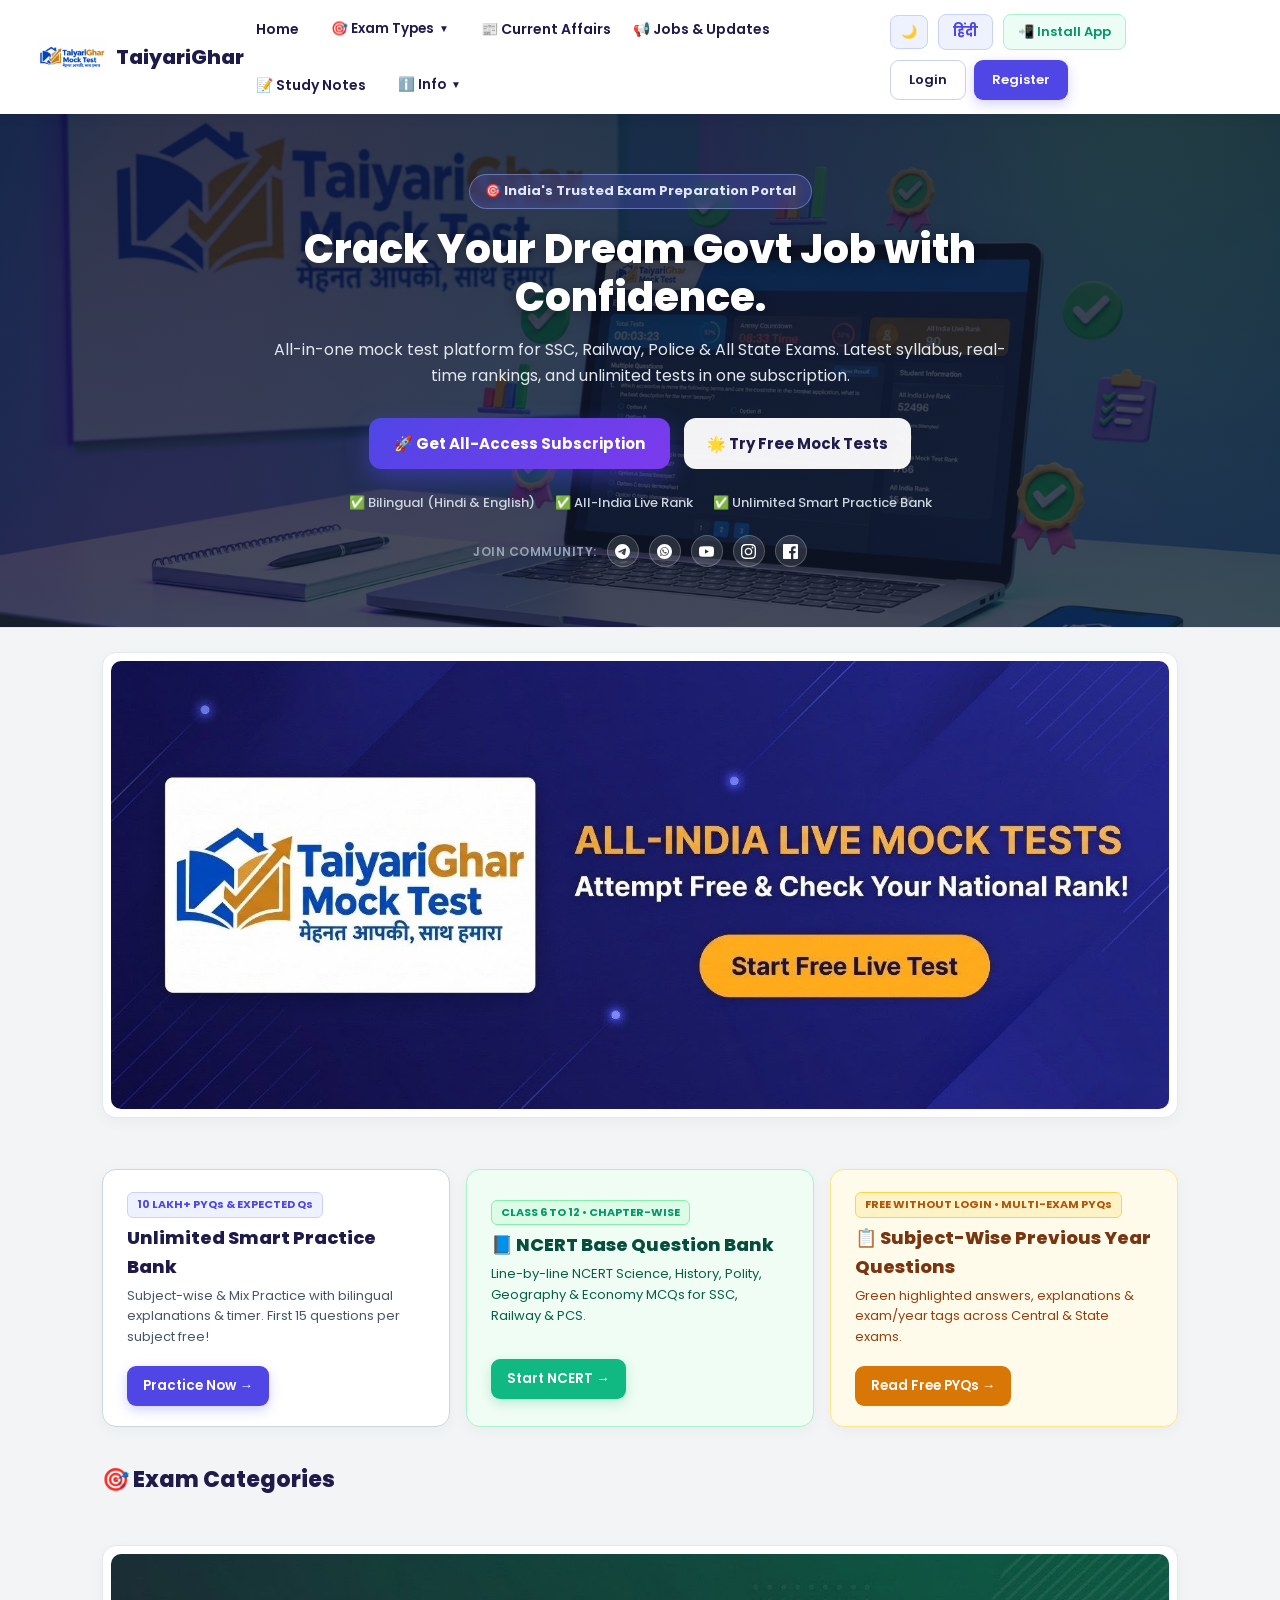
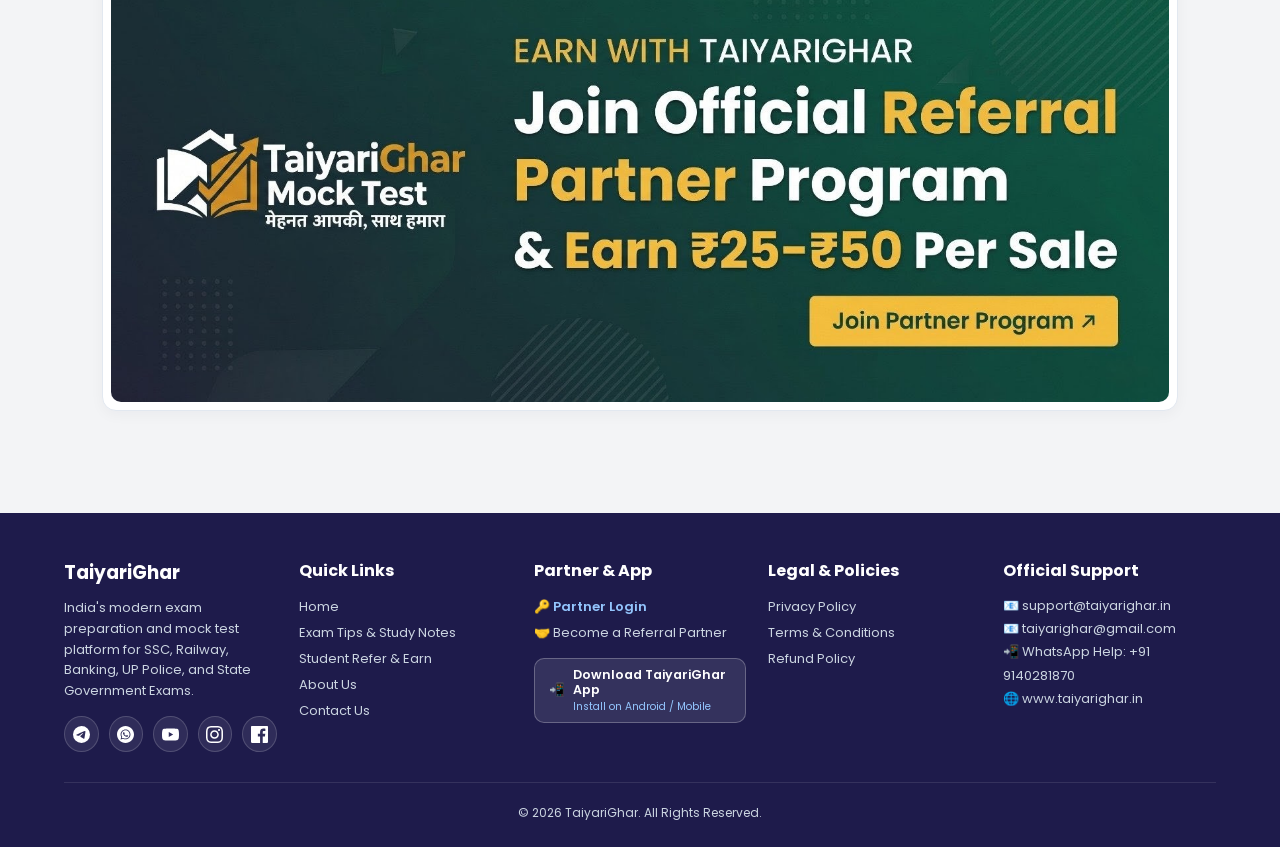
==== index.html @ af60b3f3 "Add files via upload" ====
<!-- Copyright (c) 2026 TaiyariGhar. All Rights Reserved. -->
<!DOCTYPE html>
<html lang="en">
<head>
    <meta charset="UTF-8">
    <meta name="viewport" content="width=device-width, initial-scale=1.0">
    <meta name="description" content="TaiyariGhar (taiyarighar.in) — Bilingual Mock Tests, All-India Live Exams, Unlimited Smart Practice Bank, Current Affairs, and Govt Job Updates for SSC, Railway, UP Police, Banking & State Exams.">
    <title>TaiyariGhar | Crack Your Dream Govt Job with Confidence</title>
    <link rel="icon" type="image/png" sizes="48x48" href="https://taiyarighar.in/logo.png">
    <link rel="apple-touch-icon" href="https://taiyarighar.in/logo.png">
    <link href="https://fonts.googleapis.com/css2?family=Poppins:wght@400;500;600;700;800&display=swap" rel="stylesheet">
    <link rel="stylesheet" href="style.css?v=9.0">
    <link rel="stylesheet" href="student-style.css?v=9.0">
    <script src="https://checkout.razorpay.com/v1/checkout.js"></script>

    <!-- Google Site Name & Sitelinks Schema -->
    <script type="application/ld+json">
    {
      "@context": "https://schema.org",
      "@graph": [
        {
          "@type": "WebSite",
          "name": "TaiyariGhar",
          "alternateName": ["Taiyari Ghar", "taiyarighar.in"],
          "url": "https://taiyarighar.in/"
        },
        {
          "@type": "Organization",
          "name": "TaiyariGhar",
          "url": "https://taiyarighar.in/",
          "logo": "https://taiyarighar.in/logo.png",
          "founder": {
            "@type": "Person",
            "name": "Madhup Verma"
          }
        },
        {
          "@type": "ItemList",
          "itemListElement": [
            { "@type": "SiteNavigationElement", "position": 1, "name": "All-India Live Tests", "url": "https://taiyarighar.in/index.html?page=live-tests" },
            { "@type": "SiteNavigationElement", "position": 2, "name": "Subject-Wise Previous Year Questions (PYQs)", "url": "https://taiyarighar.in/index.html?page=pyq" },
            { "@type": "SiteNavigationElement", "position": 3, "name": "Unlimited Smart Practice Bank", "url": "https://taiyarighar.in/index.html?page=practice-bank" },
            { "@type": "SiteNavigationElement", "position": 3, "name": "Current Affairs", "url": "https://taiyarighar.in/index.html?page=current-affairs" },
            { "@type": "SiteNavigationElement", "position": 4, "name": "Jobs & Syllabus", "url": "https://taiyarighar.in/index.html?page=updates" },
            { "@type": "SiteNavigationElement", "position": 5, "name": "About Us", "url": "https://taiyarighar.in/about.html" },
            { "@type": "SiteNavigationElement", "position": 6, "name": "Official Referral Partner", "url": "https://taiyarighar.in/partner.html" }
          ]
        }
      ]
    }
    </script>

    <style>
        .hide { display: none !important; }
        #paymentModal:not(.hide), #submitModal:not(.hide), #registerSuccessModal:not(.hide), #liveHubModal:not(.hide), #historyModal:not(.hide), #reportQuestionModal:not(.hide), #tgProcessingOverlay:not(.hide) {
            display: flex !important;
        }

        /* Full-Screen Banner Hero with Text Overlay (Original Homepage Intact) */
        .hero-banner-section {
            position: relative;
            width: 100%;
            min-height: 450px;
            background-image: linear-gradient(180deg, rgba(15, 23, 42, 0.84) 0%, rgba(15, 23, 42, 0.76) 100%), url('hero-laptop.jpg');
            background-size: cover;
            background-position: center center;
            background-repeat: no-repeat;
            display: flex;
            align-items: center;
            justify-content: center;
            text-align: center;
            padding: 60px 5%;
            border-bottom: 1px solid #E2E8F0;
        }
        .hero-banner-container { max-width: 860px; width: 100%; margin: 0 auto; display: flex; justify-content: center; }
        .hero-overlay-content { max-width: 740px; margin: 0 auto; color: #ffffff; text-align: center; }
        .hero-badge {
            display: inline-block;
            background: rgba(99, 102, 241, 0.25);
            border: 1px solid rgba(165, 180, 252, 0.45);
            color: #E0E7FF;
            font-size: 13px;
            font-weight: 700;
            padding: 6px 15px;
            border-radius: 20px;
            margin-bottom: 16px;
            backdrop-filter: blur(4px);
        }
        .hero-overlay-content h1 {
            font-size: 40px;
            line-height: 1.2;
            font-weight: 800;
            color: #ffffff;
            margin-bottom: 16px;
            text-shadow: 0 2px 12px rgba(0, 0, 0, 0.35);
        }
        .hero-overlay-content p { font-size: 16px; line-height: 1.65; color: #E2E8F0; margin-bottom: 28px; }
        .hero-cta-group { display: flex; gap: 14px; flex-wrap: wrap; justify-content: center; }
        .btn-hero-primary {
            background: linear-gradient(135deg, #4F46E5 0%, #7C3AED 100%);
            color: #ffffff;
            border: none;
            padding: 14px 25px;
            border-radius: 12px;
            font-size: 15px;
            font-weight: 700;
            cursor: pointer;
            box-shadow: 0 10px 25px rgba(79, 70, 229, 0.45);
            transition: transform 0.2s, box-shadow 0.2s;
            display: inline-flex;
            align-items: center;
            gap: 8px;
        }
        .btn-hero-primary:hover { transform: translateY(-2px); box-shadow: 0 14px 30px rgba(79, 70, 229, 0.55); }
        .btn-hero-secondary {
            background: rgba(255, 255, 255, 0.95);
            color: #1E1B4B;
            border: none;
            padding: 14px 23px;
            border-radius: 12px;
            font-size: 15px;
            font-weight: 700;
            cursor: pointer;
            transition: all 0.2s;
            display: inline-flex;
            align-items: center;
            gap: 8px;
        }
        .btn-hero-secondary:hover { background: #ffffff; transform: translateY(-2px); }
        .hero-trust-row { margin-top: 24px; display: flex; gap: 20px; flex-wrap: wrap; justify-content: center; font-size: 13px; color: #CBD5E1; font-weight: 500; }

        /* Integrated Info Sections */
        .info-page-card {
            max-width: 960px;
            margin: 35px auto;
            background: #ffffff;
            padding: 35px;
            border-radius: 16px;
            box-shadow: 0 8px 25px rgba(0, 0, 0, 0.05);
            border: 1px solid #E2E8F0;
            line-height: 1.75;
        }
        .founder-flex {
            display: flex;
            align-items: center;
            gap: 30px;
            flex-wrap: wrap;
            padding-bottom: 25px;
            border-bottom: 1px solid #E5E7EB;
            margin-bottom: 25px;
        }
        .founder-photo {
            width: 150px;
            height: 150px;
            border-radius: 50%;
            object-fit: cover;
            border: 3px solid #E2E8F0;
        }
        .policy-heading { color: #1E1B4B; font-size: 26px; margin-bottom: 6px; }
        .policy-sub { color: #6B7280; font-size: 13px; margin-bottom: 22px; padding-bottom: 12px; border-bottom: 1px solid #E5E7EB; }
        .policy-sec-title { color: #4F46E5; font-size: 17px; margin: 20px 0 8px; }

        /* Refined Premium Exam Category Cards */
        .cat-card {
            border-radius: 16px !important;
            padding: 22px 20px !important;
            box-shadow: 0 8px 20px rgba(15, 23, 42, 0.08) !important;
            border: 1px solid rgba(255, 255, 255, 0.18) !important;
            transition: transform 0.22s ease, box-shadow 0.22s ease !important;
            position: relative;
            overflow: hidden;
        }
        .cat-card:hover {
            transform: translateY(-4px) !important;
            box-shadow: 0 14px 28px rgba(15, 23, 42, 0.14) !important;
        }
        .cat-card .cat-icon {
            width: 46px; height: 46px; border-radius: 12px;
            background: rgba(255, 255, 255, 0.16);
            display: inline-flex; align-items: center; justify-content: center;
            font-size: 24px; margin-bottom: 12px;
            backdrop-filter: blur(4px);
        }
        .cat-card .cat-title { font-size: 17px !important; font-weight: 700 !important; letter-spacing: 0.2px; }
        .cat-card .cat-sub-text { font-size: 12.5px !important; opacity: 0.88 !important; margin-top: 4px !important; }

        /* Processing Spinner Overlay (Login & Test Load) */
        .tg-proc-overlay {
            position: fixed; inset: 0; background: rgba(15, 23, 42, 0.55);
            align-items: center; justify-content: center;
            z-index: 99999; backdrop-filter: blur(2px);
        }
        .tg-proc-box {
            background: #ffffff; padding: 24px 32px; border-radius: 12px;
            border: 1px solid #E2E8F0; text-align: center;
            box-shadow: 0 12px 28px rgba(0,0,0,0.16); max-width: 330px; width: 90%;
        }
        .tg-spinner {
            width: 34px; height: 34px; border: 3px solid #E2E8F0;
            border-top-color: #4F46E5; border-radius: 50%;
            animation: tgSpin 0.75s linear infinite; margin: 0 auto 12px;
        }
        @keyframes tgSpin { to { transform: rotate(360deg); } }

        /* Clean Partner-Style Auth Form Elements */
        .auth-label-clean {
            display: block; font-size: 12px; font-weight: 600; color: #334155; margin-bottom: 4px; text-align: left;
        }
        .auth-input-clean {
            width: 100%; padding: 10px 12px; border: 1px solid #CBD5E1; border-radius: 8px;
            font-size: 13.5px; margin-bottom: 12px; font-family: inherit;
        }
        .auth-input-clean:focus { outline: none; border-color: #4F46E5; }
        .auth-input-clean[readonly] { background: #F1F5F9; color: #475569; }
        .inline-err-msg {
            display: block; font-size: 12px; font-weight: 600; color: #DC2626;
            margin: -6px 0 10px; text-align: left;
        }
        .inline-ok-msg {
            display: block; font-size: 12px; font-weight: 600; color: #059669;
            margin: -4px 0 10px; text-align: left;
        }

        /* Unlimited Smart Practice Bank Card & Workspace */
        .smart-pb-banner {
            background: #ffffff; border: 1.5px solid #CBD5E1; border-radius: 14px;
            padding: 20px 24px; display: flex; align-items: center; justify-content: space-between;
            gap: 18px; flex-wrap: wrap; cursor: pointer;
            box-shadow: 0 4px 15px rgba(15, 23, 42, 0.04);
            transition: border-color 0.2s, transform 0.2s;
        }
        .smart-pb-banner:hover { border-color: #4F46E5; transform: translateY(-2px); }
        .pb-arena-grid {
            display: grid; grid-template-columns: 1.45fr 1fr; gap: 18px; align-items: start; margin-top: 14px;
        }
        .pb-opt-btn {
            width: 100%; text-align: left; padding: 11px 14px;
            border: 1.5px solid #CBD5E1; border-radius: 9px;
            background: #ffffff; font-size: 14px; margin-bottom: 9px;
            cursor: pointer; transition: 0.15s; color: #1E293B;
        }
        .pb-opt-btn:hover:not(:disabled) { border-color: #4F46E5; background: #F8FAFC; }
        .pb-opt-btn.opt-correct { border-color: #10B981; background: #ECFDF5; color: #065F46; font-weight: 600; }
        .pb-opt-btn.opt-wrong { border-color: #EF4444; background: #FEF2F2; color: #991B1B; font-weight: 600; }

        /* Clean Corporate Checkout Modal */
        .clean-plan-card {
            border: 1.5px solid #CBD5E1; border-radius: 10px; padding: 14px 12px;
            text-align: center; cursor: pointer; background: #ffffff; transition: 0.15s;
        }
        .clean-plan-card.selected { border-color: #4F46E5; background: #F8FAFC; }
        .clean-plan-tag {
            display: inline-block; font-size: 10.5px; font-weight: 600; color: #475569;
            background: #F1F5F9; border: 1px solid #E2E8F0; padding: 2px 8px; border-radius: 4px;
        }
        .clean-plan-card.selected .clean-plan-tag {
            background: #EEF2FF; color: #4F46E5; border-color: #C7D2FE;
        }

        @media (max-width: 768px) {
            .navbar { position: relative !important; padding: 8px 3% !important; gap: 6px !important; }
            .nav-brand img { height: 30px !important; }
            .nav-brand span { font-size: 16px !important; }
            .nav-links { width: 100%; justify-content: space-between; gap: 4px !important; font-size: 12px !important; }
            .tg-drop-trigger { padding: 5px 8px !important; font-size: 12px !important; }
            .nav-actions { width: 100%; justify-content: flex-end; gap: 6px !important; }
            .btn-install { display: none !important; }
            .hero-banner-section { min-height: 340px; padding: 30px 4%; }
            .hero-overlay-content h1 { font-size: 25px; }
            .info-page-card { padding: 18px; margin: 16px 12px; }
            .pb-arena-grid { grid-template-columns: 1fr; }
        }
    </style>

    <style id="tgDarkModeStyles">
        body.tg-dark {
            background-color: #0F172A !important;
            color: #F1F5F9 !important;
        }
        body.tg-dark .navbar {
            background: #1E293B !important;
            border-bottom: 1px solid #334155 !important;
        }
        body.tg-dark .nav-brand span,
        body.tg-dark .nav-links a,
        body.tg-dark .tg-drop-trigger {
            color: #F8FAFC !important;
        }
        body.tg-dark .tg-drop-menu,
        body.tg-dark .lms-profile-popover,
        body.tg-dark .info-page-card,
        body.tg-dark .smart-pb-banner,
        body.tg-dark .lms-kpi-card,
        body.tg-dark .lms-type-card,
        body.tg-dark .test-item,
        body.tg-dark .history-item,
        body.tg-dark .clean-plan-card,
        body.tg-dark .tg-proc-box,
        body.tg-dark .cbt-left-panel,
        body.tg-dark .cbt-option-card {
            background: #1E293B !important;
            color: #F1F5F9 !important;
            border-color: #334155 !important;
        }
        body.tg-dark .tg-drop-menu a {
            color: #E2E8F0 !important;
        }
        body.tg-dark .tg-drop-menu a:hover {
            background: #334155 !important;
        }
        body.tg-dark #loginScreen,
        body.tg-dark #registerScreen,
        body.tg-dark #forgotPasswordScreen,
        body.tg-dark #instructionsScreen,
        body.tg-dark #liveSubmittedScreen,
        body.tg-dark #resultScreen,
        body.tg-dark #practiceBankScreen > div,
        body.tg-dark #pyqHubScreen > div,
        body.tg-dark #liveHubModal > div,
        body.tg-dark #historyModal > div,
        body.tg-dark #paymentModal > div,
        body.tg-dark #submitModal > div,
        body.tg-dark #reportQuestionModal > div,
        body.tg-dark #registerSuccessModal > div {
            background: #1E293B !important;
            color: #F1F5F9 !important;
            border-color: #334155 !important;
        }
        body.tg-dark h1, body.tg-dark h2, body.tg-dark h3, body.tg-dark h4,
        body.tg-dark .section-title, body.tg-dark .kpi-title, body.tg-dark .auth-label-clean {
            color: #F8FAFC !important;
        }
        body.tg-dark p, body.tg-dark .kpi-sub, body.tg-dark .policy-sub {
            color: #CBD5E1 !important;
        }
        body.tg-dark input, body.tg-dark select, body.tg-dark textarea {
            background: #0F172A !important;
            color: #F8FAFC !important;
            border-color: #475569 !important;
        }
        body.tg-dark .pb-opt-btn {
            background: #0F172A !important;
            color: #F1F5F9 !important;
            border-color: #334155 !important;
        }
        body.tg-dark .pb-opt-btn.opt-correct {
            background: #064E3B !important;
            border-color: #10B981 !important;
            color: #ECFDF5 !important;
        }
        body.tg-dark .pb-opt-btn.opt-wrong {
            background: #7F1D1D !important;
            border-color: #EF4444 !important;
            color: #FEF2F2 !important;
        }
        body.tg-dark .cbt-q-header,
        body.tg-dark .cbt-bottom-bar,
        body.tg-dark .cbt-right-sidebar,
        body.tg-dark .cbt-legend-grid {
            background: #0F172A !important;
            color: #E2E8F0 !important;
            border-color: #334155 !important;
        }
        body.tg-dark .btn-outline {
            background: #0F172A !important;
            color: #E2E8F0 !important;
            border-color: #475569 !important;
        }
    </style>
</head>
<body>

    <!-- Global Processing Overlay (Login & Test Loading) -->
    <div id="tgProcessingOverlay" class="tg-proc-overlay hide">
        <div class="tg-proc-box">
            <div class="tg-spinner"></div>
            <div id="tgProcTitle" style="font-size:14.5px; font-weight:700; color:#1E1B4B;">Processing, please wait...</div>
            <div id="tgProcSub" style="font-size:12px; color:#64748B; margin-top:4px;">Please do not refresh or close</div>
        </div>
    </div>

    <!-- Top Navigation Header -->
    <header id="mainHeader" class="navbar">
        <div class="nav-brand" onclick="goHome()" style="cursor:pointer; display:flex; align-items:center; gap:10px;">
            <img src="logo.png" alt="TaiyariGhar" style="height:38px;">
            <span style="font-weight:800; font-size:20px; color:#1E1B4B;">TaiyariGhar</span>
        </div>
        <nav class="nav-links">
            <a href="index.html" onclick="event.preventDefault(); goHome();" data-translate="nav_home">Home</a>

            <div class="tg-nav-dropdown">
                <button type="button" class="tg-drop-trigger" onclick="toggleNavDropdown(event, 'ddExams')">
                    🎯 Exam Types <span style="font-size:10px;">▼</span>
                </button>
                <div id="ddExams" class="tg-drop-menu">
                    <a href="javascript:void(0)" onclick="closeAllNavDropdowns(); scrollToCategories()">📚 All Exam Categories</a>
                    <a href="javascript:void(0)" onclick="closeAllNavDropdowns(); openLiveTestsHub()" style="color:#DC2626; font-weight:700;">🔴 All-India Live Tests</a>
                    <a href="index.html?page=practice-bank" onclick="if(!event.ctrlKey && !event.metaKey && !event.shiftKey && event.button===0){ event.preventDefault(); closeAllNavDropdowns(); openSmartPracticeBank('practice'); }" style="color:#4F46E5; font-weight:700;">⚡ Unlimited Smart Practice</a>
                    <a href="index.html?page=ncert-bank" onclick="if(!event.ctrlKey && !event.metaKey && !event.shiftKey && event.button===0){ event.preventDefault(); closeAllNavDropdowns(); openSmartPracticeBank('ncert'); }" style="color:#059669; font-weight:700;">📘 NCERT Base Questions (6–12)</a>
                    <a href="index.html?page=pyq" onclick="if(!event.ctrlKey && !event.metaKey && !event.shiftKey && event.button===0){ event.preventDefault(); closeAllNavDropdowns(); openSubjectPyqHub(); }" style="color:#B45309; font-weight:700;">📋 Subject-Wise PYQs</a>
                    <a href="index.html?page=refer-earn" onclick="if(!event.ctrlKey && !event.metaKey && !event.shiftKey && event.button===0){ event.preventDefault(); closeAllNavDropdowns(); openReferAndEarn(); }">🎁 Student Refer &amp; Earn</a>
                </div>
            </div>

            <a href="index.html?page=current-affairs" target="_blank" rel="noopener" onclick="if(!event.ctrlKey && !event.metaKey && !event.shiftKey && event.button===0){ event.preventDefault(); closeAllNavDropdowns(); showCurrentAffairs(); }" style="font-weight:600;">📰 Current Affairs</a>
            <a href="index.html?page=updates" target="_blank" rel="noopener" onclick="if(!event.ctrlKey && !event.metaKey && !event.shiftKey && event.button===0){ event.preventDefault(); closeAllNavDropdowns(); openUpdatesHub(); }" style="font-weight:600;">📢 Jobs &amp; Updates</a>
            <a href="index.html?page=study-notes" target="_blank" rel="noopener" onclick="if(!event.ctrlKey && !event.metaKey && !event.shiftKey && event.button===0){ event.preventDefault(); closeAllNavDropdowns(); openStudyNotesHub(); }" style="font-weight:600;">📝 Study Notes</a>

            <div class="tg-nav-dropdown">
                <button type="button" class="tg-drop-trigger" onclick="toggleNavDropdown(event, 'ddMore')">
                    ℹ️ Info <span style="font-size:10px;">▼</span>
                </button>
                <div id="ddMore" class="tg-drop-menu">
                    <a href="about.html">🏢 About TaiyariGhar</a>
                    <a href="index.html?page=contact" onclick="if(!event.ctrlKey && !event.metaKey && !event.shiftKey && event.button===0){ event.preventDefault(); closeAllNavDropdowns(); openInfoSection('contactScreen'); }">📞 Contact Support</a>
                </div>
            </div>
        </nav>
        <div class="nav-actions">
            <button id="themeToggleBtn" class="btn-lang" onclick="toggleDarkMode()" title="Switch Light / Dark Mode" style="padding:6px 10px;">🌙</button>
            <button id="langBtn" class="btn-lang" onclick="toggleLanguage()">हिंदी</button>
            <button class="btn-install" onclick="installPWA()">📲 Install App</button>
            <div id="headerAuth" style="display:flex; gap:8px;">
                <button class="btn btn-outline" onclick="showLogin()" data-translate="nav_login">Login</button>
                <button class="btn btn-primary" onclick="showRegister()" data-translate="nav_register">Register</button>
            </div>
            <!-- Logged-in Candidate Profile Avatar & Sleek LMS Popover -->
            <div id="headerProfile" class="hide" style="position:relative;">
                <button class="lms-avatar-trigger" onclick="toggleProfilePopover(event)">
                    <span id="navAvatarCircle" class="avatar-circle-sm">S</span>
                    <span id="navStudentName" style="font-weight:700; color:#1E1B4B;">Student</span>
                    <span style="font-size:11px; color:#6B7280;">▼</span>
                </button>
                <div id="profilePopoverCard" class="lms-profile-popover hide">
                    <div class="popover-header">
                        <div id="popAvatarLg" class="avatar-circle-lg">S</div>
                        <div>
                            <h4 id="popStudentName" style="color:#1E1B4B; font-size:15px; margin:0;">Student Name</h4>
                            <span id="popStudentId" style="font-size:12px; color:#4F46E5; font-weight:700;">ID: TG0001</span>
                        </div>
                    </div>
                    <div class="popover-body">
                        <div class="pop-info-row"><span>📧 Email:</span><b id="popStudentEmail">-</b></div>
                        <div class="pop-info-row"><span>📱 Mobile:</span><b id="popStudentMobile">-</b></div>
                        <div class="pop-info-row"><span>💳 Plan:</span><span id="popSubBadge" class="sub-badge free">FREE PLAN</span></div>
                        <div id="popSubExpiry" style="font-size:11px; color:#6B7280; margin-top:4px; text-align:right;"></div>
                    </div>
                    <div class="popover-actions">
                        <button class="btn btn-outline" style="width:100%; justify-content:flex-start;" onclick="goDashboard(); closeProfilePopover();">📊 My LMS Dashboard</button>
                        <button class="btn btn-outline" style="width:100%; justify-content:flex-start;" onclick="showPurchases(); closeProfilePopover();">🧾 My Purchases &amp; Invoices</button>
                        <button id="popUpgradeBtn" class="btn btn-primary" style="width:100%;" onclick="openPaymentModal(); closeProfilePopover();">Upgrade All-Access Pass</button>
                        <button class="btn" style="width:100%; background:#FEE2E2; color:#DC2626;" onclick="logout()" data-translate="nav_logout">🚪 Logout</button>
                    </div>
                </div>
            </div>
        </div>
    </header>

    <!-- HOME SCREEN (Original Full-Screen Banner + Live Tests + Smart Practice Bank + Exam Categories) -->
    <div id="homeScreen">
        <section class="hero-banner-section">
            <div class="hero-banner-container">
                <div class="hero-overlay-content">
                    <span class="hero-badge">🎯 India's Trusted Exam Preparation Portal</span>
                    <h1 data-translate="hero_h1">Crack Your Dream Govt Job with Confidence.</h1>
                    <p data-translate="hero_p">All-in-one mock test platform for SSC, Railway, Police &amp; All State Exams. Latest syllabus, real-time rankings, and unlimited tests in one subscription.</p>
                    <div class="hero-cta-group">
                        <button class="btn-hero-primary" onclick="openPaymentModal()">🚀 Get All-Access Subscription</button>
                        <button class="btn-hero-secondary" onclick="scrollToCategories()">🌟 Try Free Mock Tests</button>
                    </div>
                    <div class="hero-trust-row">
                        <span>✅ Bilingual (Hindi &amp; English)</span>
                        <span>✅ All-India Live Rank</span>
                        <span>✅ Unlimited Smart Practice Bank</span>
                    </div>
                    <div style="margin-top:22px; display:flex; align-items:center; justify-content:center; gap:10px; flex-wrap:wrap;">
                        <span style="font-size:12px; color:#94A3B8; font-weight:600; text-transform:uppercase; letter-spacing:0.5px;">Join Community:</span>
                        <a href="https://t.me/taiyarighar" target="_blank" rel="noopener" title="Telegram" style="width:32px; height:32px; border-radius:50%; background:rgba(255,255,255,0.12); border:1px solid rgba(255,255,255,0.22); display:inline-flex; align-items:center; justify-content:center; color:#fff; transition:0.2s;" onmouseover="this.style.background='#0088cc'" onmouseout="this.style.background='rgba(255,255,255,0.12)'">
                            <svg width="15" height="15" viewBox="0 0 24 24" fill="currentColor"><path d="M11.944 0A12 12 0 0 0 0 12a12 12 0 0 0 12 12 12 12 0 0 0 12-12A12 12 0 0 0 12 0a12 12 0 0 0-.056 0zm4.962 7.224c.1-.002.321.023.465.14a.506.506 0 0 1 .171.325c.016.093.036.306.02.472-.18 1.898-.962 6.502-1.36 8.627-.168.9-.499 1.201-.82 1.23-.696.065-1.225-.46-1.9-.902-1.056-.693-1.653-1.124-2.678-1.8-1.185-.78-.417-1.21.258-1.91.177-.184 3.247-2.977 3.307-3.23.007-.032.014-.15-.056-.212s-.174-.041-.249-.024c-.106.024-1.793 1.14-5.061 3.345-.48.33-.913.49-1.302.48-.428-.008-1.252-.241-1.865-.44-.752-.245-1.349-.374-1.297-.789.027-.216.325-.437.893-.663 3.498-1.524 5.83-2.529 6.998-3.014 3.332-1.386 4.025-1.627 4.476-1.635z"/></svg>
                        </a>
                        <a href="https://whatsapp.com/channel/0029Vb9IvdC1yT2EG3s1BV3q" target="_blank" rel="noopener" title="WhatsApp Channel" style="width:32px; height:32px; border-radius:50%; background:rgba(255,255,255,0.12); border:1px solid rgba(255,255,255,0.22); display:inline-flex; align-items:center; justify-content:center; color:#fff; transition:0.2s;" onmouseover="this.style.background='#25D366'" onmouseout="this.style.background='rgba(255,255,255,0.12)'">
                            <svg width="15" height="15" viewBox="0 0 24 24" fill="currentColor"><path d="M12.031 6.172c-3.181 0-5.767 2.586-5.768 5.766-.001 1.298.38 2.27 1.019 3.287l-.582 2.128 2.182-.573c.978.58 1.911.928 3.145.929 3.178 0 5.767-2.587 5.768-5.766.001-3.187-2.575-5.77-5.764-5.771zm3.392 8.244c-.144.405-.837.774-1.17.824-.299.045-.677.063-1.092-.069-.252-.08-.575-.187-.988-.365-1.739-.751-2.874-2.502-2.961-2.617-.087-.116-.708-.94-.708-1.793s.448-1.273.607-1.446c.159-.173.346-.217.462-.217l.332.006c.106.005.249-.04.39.298.144.347.491 1.2.534 1.287.043.087.072.188.014.304-.058.116-.087.188-.173.289l-.26.304c-.087.086-.177.18-.076.354.101.174.449.741.964 1.201.662.591 1.221.774 1.394.86s.274.072.376-.043c.101-.116.433-.506.549-.68.116-.173.231-.145.39-.087s1.011.477 1.184.564.289.13.332.202c.045.072.045.419-.1.824zm-3.423-14.416c-6.627 0-12 5.373-12 12s5.373 12 12 12 12-5.373 12-12-5.373-12-12-12zm.029 18.88c-1.161 0-2.305-.292-3.318-.844l-3.677.964.984-3.595c-.607-1.052-.927-2.246-.926-3.468.001-3.825 3.113-6.937 6.937-6.937 1.856.001 3.598.723 4.907 2.034 1.31 1.311 2.031 3.054 2.03 4.908-.001 3.825-3.113 6.938-6.937 6.938z"/></svg>
                        </a>
                        <a href="https://youtube.com/@taiyarigharofficial" target="_blank" rel="noopener" title="YouTube" style="width:32px; height:32px; border-radius:50%; background:rgba(255,255,255,0.12); border:1px solid rgba(255,255,255,0.22); display:inline-flex; align-items:center; justify-content:center; color:#fff; transition:0.2s;" onmouseover="this.style.background='#FF0000'" onmouseout="this.style.background='rgba(255,255,255,0.12)'">
                            <svg width="15" height="15" viewBox="0 0 24 24" fill="currentColor"><path d="M23.498 6.186a3.016 3.016 0 0 0-2.122-2.136C19.505 3.545 12 3.545 12 3.545s-7.505 0-9.377.505A3.017 3.017 0 0 0 .502 6.186C0 8.07 0 12 0 12s0 3.93.502 5.814a3.016 3.016 0 0 0 2.122 2.136c1.871.505 9.376.505 9.376.505s7.505 0 9.377-.505a3.015 3.015 0 0 0 2.122-2.136C24 15.93 24 12 24 12s0-3.93-.502-5.814zM9.545 15.568V8.432L15.818 12l-6.273 3.568z"/></svg>
                        </a>
                        <a href="https://www.instagram.com/taiyarighar_official" target="_blank" rel="noopener" title="Instagram" style="width:32px; height:32px; border-radius:50%; background:rgba(255,255,255,0.12); border:1px solid rgba(255,255,255,0.22); display:inline-flex; align-items:center; justify-content:center; color:#fff; transition:0.2s;" onmouseover="this.style.background='#E1306C'" onmouseout="this.style.background='rgba(255,255,255,0.12)'">
                            <svg width="15" height="15" viewBox="0 0 24 24" fill="currentColor"><path d="M12 2.163c3.204 0 3.584.012 4.85.07 3.252.148 4.771 1.691 4.919 4.919.058 1.265.069 1.645.069 4.849 0 3.205-.012 3.584-.069 4.849-.149 3.225-1.664 4.771-4.919 4.919-1.266.058-1.644.07-4.85.07-3.204 0-3.584-.012-4.849-.07-3.26-.149-4.771-1.699-4.919-4.92-.058-1.265-.07-1.644-.07-4.849 0-3.204.013-3.583.07-4.849.149-3.227 1.664-4.771 4.919-4.919 1.266-.057 1.645-.069 4.849-.069zm0-2.163c-3.259 0-3.667.014-4.947.072-4.358.2-6.78 2.618-6.98 6.98-.059 1.281-.073 1.689-.073 4.948 0 3.259.014 3.668.072 4.948.2 4.358 2.618 6.78 6.98 6.98 1.281.058 1.689.072 4.948.072 3.259 0 3.668-.014 4.948-.072 4.354-.2 6.782-2.618 6.979-6.98.059-1.28.073-1.689.073-4.948 0-3.259-.014-3.667-.072-4.947-.196-4.354-2.617-6.78-6.979-6.98-1.281-.059-1.69-.073-4.949-.073zm0 5.838c-3.403 0-6.162 2.759-6.162 6.162s2.759 6.163 6.162 6.163 6.162-2.759 6.162-6.163c0-3.403-2.759-6.162-6.162-6.162zm0 10.162c-2.209 0-4-1.79-4-4 0-2.209 1.791-4 4-4s4 1.791 4 4c0 2.21-1.791 4-4 4zm6.406-11.845c-.796 0-1.441.645-1.441 1.44s.645 1.44 1.441 1.44c.795 0 1.439-.645 1.439-1.44s-.644-1.44-1.439-1.44z"/></svg>
                        </a>
                        <a href="https://www.facebook.com/profile.php?id=61596620462613" target="_blank" rel="noopener" title="Facebook" style="width:32px; height:32px; border-radius:50%; background:rgba(255,255,255,0.12); border:1px solid rgba(255,255,255,0.22); display:inline-flex; align-items:center; justify-content:center; color:#fff; transition:0.2s;" onmouseover="this.style.background='#1877F2'" onmouseout="this.style.background='rgba(255,255,255,0.12)'">
                            <svg width="15" height="15" viewBox="0 0 24 24" fill="currentColor"><path d="M22.675 0h-21.35c-.732 0-1.325.593-1.325 1.325v21.351c0 .731.593 1.324 1.325 1.324h11.495v-9.294h-3.128v-3.622h3.128v-2.671c0-3.1 1.893-4.788 4.659-4.788 1.325 0 2.463.099 2.795.143v3.24l-1.918.001c-1.504 0-1.795.715-1.795 1.763v2.313h3.587l-.467 3.622h-3.12v9.293h6.116c.73 0 1.323-.593 1.323-1.325v-21.35c0-.732-.593-1.325-1.325-1.325z"/></svg>
                        </a>
                    </div>
                </div>
            </div>
        </section>

        <!-- Home Top Promo Banner (banner-live-test.jpg) -->
        <section id="promoSlotHomeTop" class="container" style="margin: 24px auto 0; padding: 0 5%;">
            <div style="background:#ffffff; border:1px solid #E2E8F0; border-radius:14px; padding:8px; box-shadow:0 4px 14px rgba(15,23,42,0.04);">
                <a id="promoLinkHomeTop" href="javascript:void(0)" onclick="openLiveTestsHub()" style="display:block; text-decoration:none;">
                    <img id="promoImgHomeTop" src="banner-live-test.png" alt="All-India Live Mock Tests" style="width:100%; height:auto; border-radius:10px; display:block;" onerror="document.getElementById('promoSlotHomeTop').style.display='none'">
                </a>
            </div>
        </section>

        <!-- Live Tests Showcase -->
        <section id="homeLiveTestsSection" class="container" style="margin-top:26px;">
            <div id="homeLiveTestsContainer"></div>
        </section>

        <!-- Unlimited Smart Practice Bank + NCERT Base Cards (Home Page) -->
        <section class="container" style="padding: 25px 5% 0; display:grid; grid-template-columns:repeat(auto-fit, minmax(310px, 1fr)); gap:16px;">
            <div class="smart-pb-banner" onclick="openSmartPracticeBank('practice')">
                <div style="flex:1; min-width:220px;">
                    <span style="display:inline-block; font-size:11px; font-weight:700; color:#4F46E5; background:#EEF2FF; border:1px solid #C7D2FE; padding:3px 9px; border-radius:6px; margin-bottom:6px;">10 LAKH+ PYQs &amp; EXPECTED Qs</span>
                    <h2 style="font-size:18px; font-weight:800; color:#1E1B4B; margin:0 0 4px;">Unlimited Smart Practice Bank</h2>
                    <p style="font-size:13px; color:#475569; margin:0;">Subject-wise &amp; Mix Practice with bilingual explanations &amp; timer. First 15 questions per subject free!</p>
                </div>
                <button type="button" class="btn btn-primary" style="padding:10px 16px; font-size:13.5px; white-space:nowrap;">Practice Now →</button>
            </div>
            <div class="smart-pb-banner" style="border-color:#A7F3D0; background:#F0FDF4;" onclick="openSmartPracticeBank('ncert')">
                <div style="flex:1; min-width:220px;">
                    <span style="display:inline-block; font-size:11px; font-weight:700; color:#059669; background:#DCFCE7; border:1px solid #86EFAC; padding:3px 9px; border-radius:6px; margin-bottom:6px;">CLASS 6 TO 12 • CHAPTER-WISE</span>
                    <h2 style="font-size:18px; font-weight:800; color:#064E3B; margin:0 0 4px;">📘 NCERT Base Question Bank</h2>
                    <p style="font-size:13px; color:#065F46; margin:0;">Line-by-line NCERT Science, History, Polity, Geography &amp; Economy MCQs for SSC, Railway &amp; PCS.</p>
                </div>
                <button type="button" class="btn btn-accent" style="padding:10px 16px; font-size:13.5px; white-space:nowrap;">Start NCERT →</button>
            </div>
            <div class="smart-pb-banner" style="border-color:#FDE68A; background:#FFFBEB;" onclick="openSubjectPyqHub()">
                <div style="flex:1; min-width:220px;">
                    <span style="display:inline-block; font-size:11px; font-weight:700; color:#B45309; background:#FEF3C7; border:1px solid #FCD34D; padding:3px 9px; border-radius:6px; margin-bottom:6px;">FREE WITHOUT LOGIN • MULTI-EXAM PYQs</span>
                    <h2 style="font-size:18px; font-weight:800; color:#78350F; margin:0 0 4px;">📋 Subject-Wise Previous Year Questions</h2>
                    <p style="font-size:13px; color:#92400E; margin:0;">Green highlighted answers, explanations &amp; exam/year tags across Central &amp; State exams.</p>
                </div>
                <button type="button" class="btn" style="background:#D97706; color:#ffffff; padding:10px 16px; font-size:13.5px; white-space:nowrap;">Read Free PYQs →</button>
            </div>
        </section>

        <!-- Exam Categories -->
        <section id="homeCategories" class="container" style="padding: 35px 5% 28px;">
            <h2 class="section-title" data-translate="sec_cats">🎯 Exam Categories</h2>
            <div id="homeCatContainer"></div>
        </section>

        <!-- Home Bottom Promo Banner (banner-partner.jpg) -->
        <section id="promoSlotHomeBottom" class="container" style="margin: 0 auto 42px; padding: 0 5%;">
            <div style="background:#ffffff; border:1px solid #E2E8F0; border-radius:14px; padding:8px; box-shadow:0 4px 14px rgba(15,23,42,0.04);">
                <a id="promoLinkHomeBottom" href="partner.html" style="display:block; text-decoration:none;">
                    <img id="promoImgHomeBottom" src="banner-partner.png" alt="TaiyariGhar Official Referral Partner Program" style="width:100%; height:auto; border-radius:10px; display:block;" onerror="document.getElementById('promoSlotHomeBottom').style.display='none'">
                </a>
            </div>
        </section>
    </div>

    <!-- ===================================================================== -->
    <!-- SINGLE-PAGE INTEGRATED SECTIONS: CONTACT, PRIVACY, TERMS, REFUND      -->
    <!-- ===================================================================== -->


    <!-- ===================================================================== -->
    <!-- SUBJECT-WISE PYQ PUBLIC & FREE VIEWER SCREEN (NO LOGIN REQUIRED)      -->
    <!-- ===================================================================== -->
    <div id="pyqHubScreen" class="hide container" style="padding:26px 5%; max-width:1040px; margin:0 auto;">
        <div style="background:#ffffff; border:1px solid #E2E8F0; border-radius:16px; padding:24px; box-shadow:0 6px 22px rgba(15,23,42,0.05);">
            <div style="display:flex; justify-content:space-between; align-items:center; flex-wrap:wrap; gap:12px; padding-bottom:14px; border-bottom:1px solid #E2E8F0;">
                <div>
                    <span style="background:#FEF3C7; color:#B45309; font-size:11px; font-weight:700; padding:3px 9px; border-radius:6px;">100% FREE • NO LOGIN REQUIRED</span>
                    <h2 id="pyqHubTitle" style="font-size:21px; font-weight:800; color:#1E1B4B; margin:6px 0 2px;">📋 Subject-Wise Previous Year Questions (PYQs)</h2>
                    <p style="font-size:13px; color:#64748B; margin:0;">Central &amp; State Exams PYQs with green correct option, detailed explanation &amp; exam/year history.</p>
                </div>
                <button class="btn btn-outline" onclick="goHome()">← Back to Home</button>
            </div>

            <!-- Subject Filter Pills + Search -->
            <div style="display:flex; gap:8px; flex-wrap:wrap; margin:16px 0 12px;" id="pyqSubjectPills"></div>
            <div style="display:flex; gap:8px; flex-wrap:wrap; margin-bottom:18px;">
                <input type="text" id="pyqSearchInput" placeholder="Search question, topic, exam name, or year (e.g., SSC CGL 2024, UP Police)..." style="flex:1; min-width:240px; padding:10px 12px; border:1px solid #CBD5E1; border-radius:8px; font-size:13.5px;" oninput="renderSubjectPyqList()">
                <button class="btn btn-primary" onclick="renderSubjectPyqList()">Search</button>
            </div>

            <!-- Centered PYQ Cards Container -->
            <div id="pyqQuestionsList" style="max-width:780px; margin:0 auto;"></div>

            <!-- First-Time Visitor Conversion & Promo Block Below PYQs -->
            <div style="max-width:780px; margin:24px auto 0; background:#EEF2FF; border:1.5px solid #C7D2FE; border-radius:14px; padding:20px;">
                <h3 style="color:#1E1B4B; font-size:16.5px; margin:0 0 6px;">Want Unlimited Practice, Mock Tests &amp; All-India Live Ranks?</h3>
                <p style="font-size:13px; color:#334155; margin:0 0 14px; line-height:1.6;">
                    Login or create a free account on TaiyariGhar to practice thousands of topic-wise &amp; mix questions with timer, attempt full-length mock tests, and track your accuracy.
                </p>
                <div style="display:flex; gap:10px; flex-wrap:wrap; margin-bottom:14px;">
                    <button class="btn btn-primary" onclick="showLogin()">Login / Free Register</button>
                    <button class="btn btn-accent" onclick="openSmartPracticeBank('practice')">⚡ Unlimited Smart Practice</button>
                    <button class="btn btn-outline" style="background:#ffffff;" onclick="openLiveTestsHub()">🔴 Live &amp; Mock Tests</button>
                </div>
                <div style="background:#ffffff; border:1px solid #E2E8F0; border-radius:10px; padding:6px;">
                    <a href="javascript:void(0)" onclick="openSmartPracticeBank('practice')" style="display:block;">
                        <img src="banner-practice-bank.png" alt="Unlimited Smart Practice Bank" style="width:100%; height:auto; border-radius:8px; display:block;" onerror="this.parentElement.parentElement.style.display='none'">
                    </a>
                </div>
            </div>
        </div>
    </div>

    <!-- CONTACT US SECTION -->
    <div id="contactScreen" class="hide">
        <div class="info-page-card">
            <button class="btn btn-outline" onclick="goHome()" style="margin-bottom:20px;">← Back to Home</button>
            <h1 class="policy-heading">Contact &amp; Student Support</h1>
            <p class="policy-sub">Need help with Subscriptions, Invoices, Login OTP, or Mock Tests? Reach out to us directly.</p>
            <div style="display:grid; grid-template-columns:repeat(auto-fit, minmax(280px, 1fr)); gap:25px;">
                <div style="background:#F8FAFC; padding:22px; border-radius:12px; border:1px solid #E2E8F0; font-size:14px;">
                    <h3 style="color:#4F46E5; margin-bottom:14px;">📬 Official Support Details</h3>
                    <p style="margin-bottom:12px;"><b>Student Support Email:</b><br><a href="mailto:support@taiyarighar.in" style="color:#4F46E5; font-weight:600;">support@taiyarighar.in</a></p>
                    <p style="margin-bottom:12px;"><b>General Inquiries:</b><br><a href="mailto:info@taiyarighar.in" style="color:#4F46E5; font-weight:600;">info@taiyarighar.in</a></p>
                    <p style="margin-bottom:12px;"><b>Support Hours:</b><br>Mon – Sat, 10:00 AM to 6:00 PM IST<br><span style="font-size:12px; color:#6B7280;">(Response within 24 hours)</span></p>
                    <p><b>Website:</b> www.taiyarighar.in</p>
                </div>
                <div>
                    <h3 style="color:#1E1B4B; margin-bottom:12px; font-size:18px;">✉️ Send Quick Support Message</h3>
                    <input type="text" id="contactName" placeholder="Your Full Name / Student ID" style="width:100%; padding:11px; margin-bottom:10px; border:1px solid #CBD5E1; border-radius:8px;">
                    <input type="email" id="contactEmail" placeholder="Your Registered Email" style="width:100%; padding:11px; margin-bottom:10px; border:1px solid #CBD5E1; border-radius:8px;">
                    <textarea id="contactMessage" rows="4" placeholder="Write your query or payment ID here..." style="width:100%; padding:11px; margin-bottom:12px; border:1px solid #CBD5E1; border-radius:8px;"></textarea>
                    <button class="btn btn-primary" style="width:100%; padding:12px;" onclick="submitContactForm()">Send Email to Support</button>
                </div>
            </div>
        </div>
    </div>

    <!-- PRIVACY POLICY SECTION -->
    <div id="privacyScreen" class="hide">
        <div class="info-page-card">
            <button class="btn btn-outline" onclick="goHome()" style="margin-bottom:20px;">← Back to Home</button>
            <h1 class="policy-heading">Privacy Policy</h1>
            <p class="policy-sub">Last Updated: November 2026 | Applicable to www.taiyarighar.in</p>
            <p style="font-size:14px; color:#374151; margin-bottom:12px;">At <b>TaiyariGhar</b>, protecting your personal privacy is our top priority. This policy outlines how we collect, protect, and use your information.</p>
            <h3 class="policy-sec-title">1. Information We Collect</h3>
            <p style="font-size:14px; color:#374151;">We collect your Full Name, Email Address, Mobile Number, and test performance records (scores, accuracy, and ranks) solely to provide mock test services and personalized analytics.</p>
            <h3 class="policy-sec-title">2. Razorpay Payment Security</h3>
            <p style="font-size:14px; color:#374151;">All payments are processed securely via <b>Razorpay</b>. TaiyariGhar never stores your card details, CVV, or UPI PIN. We only store your Razorpay Payment ID and Invoice Number to activate your pass and email your receipt.</p>
            <h3 class="policy-sec-title">3. Email OTP &amp; Communication</h3>
            <p style="font-size:14px; color:#374151;">Your email is used for 6-digit OTP verification, account credentials, and payment receipt delivery. We never sell or rent student data to third parties.</p>
        </div>
    </div>

    <!-- TERMS & CONDITIONS SECTION -->
    <div id="termsScreen" class="hide">
        <div class="info-page-card">
            <button class="btn btn-outline" onclick="goHome()" style="margin-bottom:20px;">← Back to Home</button>
            <h1 class="policy-heading">Terms &amp; Conditions</h1>
            <p class="policy-sub">Effective Date: November 2026 | Platform: www.taiyarighar.in</p>
            <h3 class="policy-sec-title">1. Personal Account &amp; 2-Device Limit</h3>
            <p style="font-size:14px; color:#374151;">Each subscription pass is strictly for individual use and may be accessed on a <b>maximum of 2 devices</b>. Sharing login credentials publicly may lead to account suspension.</p>
            <h3 class="policy-sec-title">2. Live Exam Fair-Play Rules</h3>
            <p style="font-size:14px; color:#374151;">Tab switching, exiting full-screen mode, or taking screenshots during All-India Live Exams is strictly prohibited. Three warnings will trigger automatic test submission.</p>
            <h3 class="policy-sec-title">3. Intellectual Property</h3>
            <p style="font-size:14px; color:#374151;">All test questions, explanations, and study materials on TaiyariGhar are protected by copyright. Unauthorized copying or redistribution is prohibited.</p>
        </div>
    </div>

    <!-- REFUND POLICY SECTION -->
    <div id="refundScreen" class="hide">
        <div class="info-page-card">
            <button class="btn btn-outline" onclick="goHome()" style="margin-bottom:20px;">← Back to Home</button>
            <h1 class="policy-heading">Refund &amp; Cancellation Policy</h1>
            <p class="policy-sub">Last Updated: November 2026 | Platform: www.taiyarighar.in</p>
            <div style="background:#FEF2F2; border-left:4px solid #DC2626; padding:14px 18px; border-radius:8px; color:#991B1B; font-size:14px; margin-bottom:18px;">
                <b>Important Policy:</b> All subscription passes (3-Month, 6-Month, and 12-Month) are digital educational products that unlock immediately upon payment. Therefore, <b>all purchases are final and strictly non-refundable.</b>
            </div>
            <h3 class="policy-sec-title">1. Free Mock Tests &amp; Practice Sets Before Purchase</h3>
            <p style="font-size:14px; color:#374151;">Students are encouraged to attempt our Free Mock Tests and the first 15 free practice questions per topic before purchasing any paid subscription pass.</p>
            <h3 class="policy-sec-title">2. Duplicate Payment or Activation Delay</h3>
            <p style="font-size:14px; color:#374151;">In case of a duplicate bank debit for the same order, the extra amount is refunded within 5–7 business days. If your pass is not activated after payment, email your Razorpay Payment ID to <b>support@taiyarighar.in</b> for immediate activation.</p>
        </div>
    </div>

    <!-- STRICT CANDIDATE LOGIN SCREEN (Inline Password Error + Processing State) -->
    <div id="loginScreen" class="hide container" style="max-width:440px; margin:45px auto; background:white; padding:32px; border-radius:16px; box-shadow:0 10px 30px rgba(0,0,0,0.08); border:1px solid #E2E8F0;">
        <h2 style="color:#1E1B4B; margin-bottom:4px; font-size:21px;" data-translate="login_h2">Candidate Login</h2>
        <p style="font-size:12.5px; color:#64748B; margin-bottom:18px;">Sign in with your registered Email ID, Mobile Number, or Student ID.</p>

        <label class="auth-label-clean">Email ID, Mobile Number, or Student ID</label>
        <input type="text" id="loginId" class="auth-input-clean" placeholder="Enter Email ID, Mobile, or Student ID">

        <label class="auth-label-clean">Password</label>
        <input type="password" id="loginPass" class="auth-input-clean" placeholder="Enter your password" onkeydown="if(event.key==='Enter') doLogin()">
        <span id="loginInlineError" class="inline-err-msg hide"></span>

        <button id="btnDoLogin" class="btn btn-primary" style="width:100%; padding:12px; font-size:14px; margin-top:4px;" onclick="doLogin()" data-translate="login_btn">Login to Dashboard</button>
        <div style="display:flex; justify-content:space-between; margin-top:15px; font-size:13px;">
            <a href="javascript:void(0)" onclick="showForgotPassword()" style="color:#4F46E5; font-weight:600;">Forgot Password?</a>
            <span><span data-translate="login_new">New user?</span> <a href="javascript:void(0)" onclick="showRegister()" style="color:#4F46E5; font-weight:600;" data-translate="login_reg">Register Here</a></span>
        </div>
        <div style="margin-top:14px; padding-top:12px; border-top:1px solid #E2E8F0; text-align:center;">
            <a href="javascript:void(0)" onclick="openSubjectPyqHub()" style="color:#B45309; font-weight:700; font-size:13px; text-decoration:none;">📋 Read Free Subject-Wise Previous Year Questions (No Login Required) →</a>
        </div>
    </div>

    <!-- CLEAN 2-STEP REGISTER SCREEN (Step 1: Email + OTP | Step 2: Candidate Details) -->
    <div id="registerScreen" class="hide container" style="max-width:460px; margin:40px auto; background:white; padding:32px; border-radius:16px; box-shadow:0 10px 30px rgba(0,0,0,0.08); border:1px solid #E2E8F0;">
        <h2 style="color:#1E1B4B; margin-bottom:4px; font-size:21px;" data-translate="reg_h2">Create Candidate Account</h2>
        <p id="regStepSub" style="font-size:12.5px; color:#64748B; margin-bottom:18px;">Step 1: Verify your Email ID via 6-digit OTP to unlock the registration form.</p>

        <!-- Step 1: Only Email & OTP -->
        <div id="regStep1Box">
            <label class="auth-label-clean">Valid Email ID (Gmail Recommended) *</label>
            <div style="display:flex; gap:8px; margin-bottom:10px;">
                <input type="email" id="regEmail" class="auth-input-clean" style="margin-bottom:0; flex:1;" placeholder="Enter your email address">
                <button id="btnSendRegOtp" class="btn btn-primary" style="white-space:nowrap;" onclick="sendRegisterOtp()">Send OTP</button>
            </div>
            <span id="regOtpStatusMsg" class="inline-err-msg hide"></span>

            <div id="regOtpBox" class="hide" style="margin-top:8px;">
                <label class="auth-label-clean">Enter 6-Digit Email OTP *</label>
                <div style="display:flex; gap:8px;">
                    <input type="text" id="regOtpInput" maxlength="6" class="auth-input-clean" style="margin-bottom:0; flex:1; letter-spacing:2px; font-weight:700;" placeholder="6-digit OTP">
                    <button class="btn btn-accent" onclick="verifyRegisterOtp()">Verify &amp; Continue</button>
                </div>
            </div>
        </div>

        <!-- Step 2: Clean Details Form Unlocked After OTP Verification -->
        <div id="regPasswordBox" class="hide">
            <label class="auth-label-clean">Verified Email ID</label>
            <input type="email" id="regVerifiedEmailDisplay" class="auth-input-clean" readonly>

            <label class="auth-label-clean">Full Name *</label>
            <input type="text" id="regName" class="auth-input-clean" placeholder="Enter your full name">

            <label class="auth-label-clean">10-Digit Mobile Number *</label>
            <input type="tel" id="regMobile" maxlength="10" class="auth-input-clean" placeholder="Enter 10-digit mobile number">

            <label class="auth-label-clean">Target Exam (Kis Exam Ki Taiyari Kar Rahe Hain) *</label>
            <select id="regTargetExam" class="auth-input-clean">
                <option value="">Select primary target exam</option>
                <option value="SSC (CGL / CHSL / MTS / GD)">SSC (CGL / CHSL / MTS / GD)</option>
                <option value="Railway (NTPC / Group D / ALP / RPF)">Railway (NTPC / Group D / ALP / RPF)</option>
                <option value="UP Police (Constable / SI)">UP Police (Constable / SI)</option>
                <option value="UPSSSC (PET / Lekhpal / VDO / RO-ARO)">UPSSSC (PET / Lekhpal / VDO / RO-ARO)</option>
                <option value="Banking (IBPS / SBI / RRB)">Banking (IBPS / SBI / RRB)</option>
                <option value="State PCS / BPSC / Other State Exams">State PCS / BPSC / Other State Exams</option>
                <option value="Defence / Teaching / Other Govt Exams">Defence / Teaching / Other Govt Exams</option>
            </select>

            <label class="auth-label-clean">City &amp; State *</label>
            <input type="text" id="regCityState" class="auth-input-clean" placeholder="e.g., Lakhimpur Kheri, Uttar Pradesh">

            <label class="auth-label-clean">Create Password (Min 4 Characters) *</label>
            <input type="password" id="regPass" class="auth-input-clean" placeholder="Create password">

            <label class="auth-label-clean">Confirm Password *</label>
            <input type="password" id="regPassConfirm" class="auth-input-clean" placeholder="Re-enter password">

            <span id="regStep2Error" class="inline-err-msg hide"></span>
            <button id="btnCompleteReg" class="btn btn-primary" style="width:100%; padding:12px; font-size:14px;" onclick="doRegister()" data-translate="reg_btn">Complete Registration</button>
        </div>

        <p style="text-align:center; margin-top:16px; font-size:13px;">Already have an account? <a href="javascript:void(0)" onclick="showLogin()" style="color:#4F46E5; font-weight:600;">Login</a></p>
    </div>

    <!-- FORGOT PASSWORD SCREEN -->
    <div id="forgotPasswordScreen" class="hide container" style="max-width:440px; margin:50px auto; background:white; padding:32px; border-radius:16px; box-shadow:0 10px 30px rgba(0,0,0,0.08); border:1px solid #E2E8F0;">
        <h2 style="text-align:center; color:#1E1B4B; margin-bottom:6px; font-size:20px;">Reset Password</h2>
        <p style="text-align:center; font-size:12.5px; color:#64748B; margin-bottom:18px;">Enter your registered Email ID to receive a 6-digit verification OTP</p>
        <div style="display:flex; gap:8px; margin-bottom:12px;">
            <input type="email" id="forgotEmail" placeholder="Registered Email ID" style="flex:1; padding:11px; border:1px solid #CBD5E1; border-radius:8px;">
            <button id="btnSendForgotOtp" class="btn btn-primary" onclick="sendForgotOtp()">Send OTP</button>
        </div>
        <div id="forgotStatusMsg" class="hide" style="font-size:12.5px; padding:10px 12px; border-radius:8px; margin-bottom:12px;"></div>
        <div id="forgotOtpStepBox" class="hide">
            <input type="text" id="forgotOtpInput" maxlength="6" placeholder="Enter 6-Digit Email OTP" style="width:100%; padding:11px; margin-bottom:12px; border:1px solid #818CF8; border-radius:8px; letter-spacing:2px; font-weight:700;">
            <input type="password" id="forgotNewPass" placeholder="Create New Password (min 4 chars)" style="width:100%; padding:11px; margin-bottom:14px; border:1px solid #CBD5E1; border-radius:8px;">
            <button id="btnDoResetPass" class="btn btn-accent" style="width:100%; padding:12px; font-weight:700;" onclick="doResetPassword()">Verify OTP &amp; Update Password</button>
        </div>
        <p style="text-align:center; margin-top:15px; font-size:13px;"><a href="javascript:void(0)" onclick="showLogin()">← Back to Login</a></p>
    </div>

    <!-- ===================================================================== -->
    <!-- PRO ENTERPRISE LMS CANDIDATE DASHBOARD                                -->
    <!-- ===================================================================== -->
    <div id="dashboardScreen" class="hide lms-dashboard-wrapper">
        <div class="container">
            <!-- Top Welcome & Action Bar -->
            <div class="lms-top-banner">
                <div>
                    <div id="welcomeMessage" style="font-size:18px; font-weight:700; color:#1E1B4B;">Welcome back!</div>
                    <p id="dashSubMeta" style="font-size:13px; color:#6B7280; margin-top:2px;">Your personalized exam preparation &amp; analytics workspace</p>
                </div>
                <div style="display:flex; gap:10px; flex-wrap:wrap;">
                    <button class="btn btn-danger-soft" onclick="openLiveTestsHub()">
                        <span class="live-dot-nav"></span> All-India Live Tests (<span id="liveCountBadge">0</span>)
                    </button>
                    <button class="btn btn-outline" style="background:#ffffff; border-color:#CBD5E1; color:#1E1B4B; font-weight:700;" onclick="openAttemptedHistoryModal()">
                        📜 Attempted Tests (<span id="bannerAttemptedBadge">0</span>)
                    </button>
                    <button class="btn btn-primary" onclick="scrollToCategories()">📚 Browse Exam Categories</button>
                </div>
            </div>

            <!-- 3-Column LMS KPI & Quick Action Cards -->
            <div class="lms-kpi-grid">
                <div class="lms-kpi-card">
                    <div class="kpi-icon" style="background:#EEF2FF; color:#4F46E5;">🎯</div>
                    <div class="kpi-content">
                        <span class="kpi-label" data-translate="qv_rec">Recommended Next</span>
                        <h4 id="recTestName" class="kpi-title">Loading...</h4>
                        <p id="recTestDetails" class="kpi-sub"></p>
                        <button class="btn btn-accent" style="margin-top:10px; padding:7px 14px; font-size:12px;" onclick="startRecommendedTest()" data-translate="qv_start">Start Now →</button>
                    </div>
                </div>

                <div class="lms-kpi-card">
                    <div class="kpi-icon" style="background:#ECFDF5; color:#059669;">📈</div>
                    <div class="kpi-content">
                        <span class="kpi-label" data-translate="qv_recent">Recent Performance</span>
                        <h4 id="recentTestName" class="kpi-title">Not Attempted Yet</h4>
                        <p id="recentTestScore" class="kpi-sub" style="color:#059669; font-weight:600;">Take a test to see your score</p>
                    </div>
                </div>

                <div class="lms-kpi-card" onclick="openAttemptedHistoryModal()" style="cursor:pointer;">
                    <div class="kpi-icon" style="background:#FEF3C7; color:#D97706;">🏆</div>
                    <div class="kpi-content">
                        <span class="kpi-label">Tests Completed</span>
                        <h4 id="totalAttemptedCount" class="kpi-title">0 Tests</h4>
                        <p class="kpi-sub">View unique attempted tests &amp; scorecards</p>
                        <button class="btn btn-outline" style="margin-top:10px; padding:6px 13px; font-size:12px; font-weight:700;" onclick="event.stopPropagation(); openAttemptedHistoryModal()">📜 View Attempted History →</button>
                    </div>
                </div>
            </div>

            <!-- Unlimited Smart Practice Bank & NCERT Base Cards on Candidate Dashboard -->
            <div style="display:grid; grid-template-columns:repeat(auto-fit, minmax(300px, 1fr)); gap:16px; margin-bottom:26px;">
                <div class="smart-pb-banner" onclick="openSmartPracticeBank('practice')">
                    <div style="flex:1; min-width:210px;">
                        <span style="display:inline-block; font-size:11px; font-weight:700; color:#4F46E5; background:#EEF2FF; border:1px solid #C7D2FE; padding:3px 9px; border-radius:6px; margin-bottom:6px;">TOPIC-WISE + MIX MODE</span>
                        <h3 style="font-size:17px; font-weight:800; color:#1E1B4B; margin:0 0 3px;">Unlimited Smart Practice Bank</h3>
                        <p style="font-size:13px; color:#475569; margin:0;">Practice PYQs &amp; Expected Questions across all subjects with instant explanations.</p>
                    </div>
                    <button type="button" class="btn btn-primary" style="padding:10px 16px; font-size:13px; white-space:nowrap;">Practice →</button>
                </div>
                <div class="smart-pb-banner" style="border-color:#A7F3D0; background:#F0FDF4;" onclick="openSmartPracticeBank('ncert')">
                    <div style="flex:1; min-width:210px;">
                        <span style="display:inline-block; font-size:11px; font-weight:700; color:#059669; background:#DCFCE7; border:1px solid #86EFAC; padding:3px 9px; border-radius:6px; margin-bottom:6px;">NCERT CLASS 6–12</span>
                        <h3 style="font-size:17px; font-weight:800; color:#064E3B; margin:0 0 3px;">📘 NCERT Base Question Bank</h3>
                        <p style="font-size:13px; color:#065F46; margin:0;">Chapter-wise NCERT Science, History, Polity &amp; Geography MCQs in Hindi &amp; English.</p>
                    </div>
                    <button type="button" class="btn btn-accent" style="padding:10px 16px; font-size:13px; white-space:nowrap;">NCERT →</button>
                </div>
            <div class="smart-pb-banner" style="border-color:#FDE68A; background:#FFFBEB;" onclick="openSubjectPyqHub()">
                <div style="flex:1; min-width:210px;">
                    <span style="display:inline-block; font-size:11px; font-weight:700; color:#B45309; background:#FEF3C7; border:1px solid #FCD34D; padding:3px 9px; border-radius:6px; margin-bottom:6px;">FREE FOR ALL • MULTI-EXAM PYQs</span>
                    <h3 style="font-size:17px; font-weight:800; color:#78350F; margin:0 0 3px;">📋 Subject-Wise Previous Year Questions</h3>
                    <p style="font-size:13px; color:#92400E; margin:0;">Green correct options, explanations &amp; exam/year tags across Central &amp; State exams.</p>
                </div>
                <button type="button" class="btn" style="background:#D97706; color:#ffffff; padding:10px 16px; font-size:13px; white-space:nowrap;">Read PYQs →</button>
            </div>
            </div>

            <!-- Student Refer & Earn Card on Dashboard -->
            <div style="background:#ECFDF5; border:1.5px solid #A7F3D0; border-radius:14px; padding:16px 22px; margin-bottom:26px; display:flex; justify-content:space-between; align-items:center; flex-wrap:wrap; gap:12px;">
                <div>
                    <strong style="color:#065F46; font-size:15.5px;">🎁 Refer Friends &amp; Extend Your Pro Pass Free (+20 Days / Referral)</strong>
                    <div style="font-size:12.5px; color:#047857; margin-top:2px;">Your friend gets ₹15 instant discount + 10 bonus days, and you get +20 Pro Pass days automatically!</div>
                </div>
                <button class="btn btn-accent" onclick="openReferAndEarn()">Invite &amp; Earn Days →</button>
            </div>

            <!-- Centralized Live Tests Showcase on Dashboard -->
            <div id="dashLiveTestsSection" style="margin-bottom:32px;">
                <div id="dashLiveTestsContainer"></div>
            </div>

            <!-- Cross-Exam Quick Practice by Test Type -->
            <div class="lms-quick-types-section" style="margin-bottom:35px;">
                <div style="display:flex; justify-content:space-between; align-items:center; flex-wrap:wrap; gap:8px; margin-bottom:16px;">
                    <h2 class="section-title" style="margin:0;">⚡ Quick Practice by Test Type (All Exams)</h2>
                    <span style="font-size:12px; color:#6B7280; font-weight:500;">Direct access across SSC, Railway, UP Police &amp; State Exams</span>
                </div>
                <div class="lms-type-grid">
                    <div class="lms-type-card" onclick="openCrossExamTypeFilter('previous')">
                        <div class="lt-icon" style="background:#EEF2FF; color:#4F46E5;">📋</div>
                        <div>
                            <h4>Previous Year Papers</h4>
                            <p>All uploaded PYP sets across exams</p>
                        </div>
                    </div>
                    <div class="lms-type-card" onclick="openCrossExamTypeFilter('full')">
                        <div class="lt-icon" style="background:#ECFDF5; color:#059669;">✅</div>
                        <div>
                            <h4>Full-Length Mocks</h4>
                            <p>Complete exam-pattern mock tests</p>
                        </div>
                    </div>
                    <div class="lms-type-card" onclick="openCrossExamTypeFilter('mini')">
                        <div class="lt-icon" style="background:#FEF3C7; color:#D97706;">⚡</div>
                        <div>
                            <h4>Mini / Speed Tests</h4>
                            <p>Quick time-bound booster quizzes</p>
                        </div>
                    </div>
                    <div class="lms-type-card" onclick="openCrossExamTypeFilter('chapter')">
                        <div class="lt-icon" style="background:#FCE7F3; color:#DB2777;">📚</div>
                        <div>
                            <h4>Chapter / Topic Tests</h4>
                            <p>Subject-wise &amp; topic-wise practice</p>
                        </div>
                    </div>
                </div>
            </div>

            <!-- Exam Categories Grid (Original Categories Preserved) -->
            <div id="dashCategories" style="margin-bottom:35px;">
                <h2 class="section-title" data-translate="sec_cats">🎯 Exam Categories</h2>
                <div id="dashCatContainer"></div>
            </div>
        </div>
    </div>

    <!-- ===================================================================== -->
    <!-- UNLIMITED SMART PRACTICE BANK WORKSPACE SCREEN                        -->
    <!-- ===================================================================== -->
    <div id="practiceBankScreen" class="hide container" style="padding:28px 5%; max-width:1120px; margin:0 auto;">
        <div style="background:#ffffff; border:1px solid #E2E8F0; border-radius:16px; padding:24px; box-shadow:0 4px 18px rgba(15,23,42,0.04);">
            <div style="display:flex; justify-content:space-between; align-items:center; flex-wrap:wrap; gap:12px; padding-bottom:14px; border-bottom:1px solid #E2E8F0;">
                <div>
                    <h2 id="pbHeaderTitle" style="font-size:20px; font-weight:800; color:#1E1B4B; margin:0;">Unlimited Smart Practice Bank</h2>
                    <div id="pbHeaderSub" style="font-size:13px; color:#64748B; margin-top:2px;">Select a subject to start Topic-Wise or Mix Practice</div>
                </div>
                <div style="display:flex; gap:8px; flex-wrap:wrap;">
                    <button id="pbModeTabPractice" class="btn btn-primary" style="padding:7px 13px; font-size:12.5px;" onclick="switchPbSectionMode('practice')">⚡ Practice Bank</button>
                    <button id="pbModeTabNcert" class="btn btn-outline" style="padding:7px 13px; font-size:12.5px;" onclick="switchPbSectionMode('ncert')">📘 NCERT Base (6–12)</button>
                    <button type="button" class="btn btn-outline" style="padding:7px 13px; font-size:12.5px; border-color:#FCD34D; color:#B45309; background:#FFFBEB;" onclick="openSubjectPyqHub()">📋 Subject-Wise PYQs</button>
                    <button id="pbBackBtn" class="btn btn-outline hide">← Back</button>
                    <button class="btn btn-outline" onclick="exitSmartPracticeBank()">Exit</button>
                </div>
            </div>

            <!-- Performance & Speed Analytics Strip -->
            <div style="display:grid; grid-template-columns:repeat(auto-fit, minmax(150px, 1fr)); gap:12px; margin-top:16px;">
                <div style="background:#F8FAFC; border:1px solid #E2E8F0; padding:12px 14px; border-radius:10px;">
                    <div style="font-size:11.5px; color:#64748B; font-weight:600;">Total Practiced</div>
                    <div id="pbStatAttempted" style="font-size:18px; font-weight:800; color:#1E1B4B;">0 Qs</div>
                </div>
                <div style="background:#F8FAFC; border:1px solid #E2E8F0; padding:12px 14px; border-radius:10px;">
                    <div style="font-size:11.5px; color:#64748B; font-weight:600;">Accuracy Rate</div>
                    <div id="pbStatAccuracy" style="font-size:18px; font-weight:800; color:#059669;">0%</div>
                </div>
                <div style="background:#F8FAFC; border:1px solid #E2E8F0; padding:12px 14px; border-radius:10px;">
                    <div style="font-size:11.5px; color:#64748B; font-weight:600;">Avg Speed / Question</div>
                    <div id="pbStatAvgTime" style="font-size:18px; font-weight:800; color:#4F46E5;">0s</div>
                </div>
            </div>

            <!-- Level 1: Subjects Grid -->
            <div id="pbLevelSubjects" style="display:grid; grid-template-columns:repeat(auto-fill, minmax(190px, 1fr)); gap:12px; margin-top:18px;"></div>

            <!-- Level 2: Subject Modes (Mix vs Topic-Wise) -->
            <div id="pbLevelModes" class="hide" style="margin-top:18px;">
                <div style="display:grid; grid-template-columns:repeat(auto-fit, minmax(250px, 1fr)); gap:14px; margin-bottom:20px;">
                    <div onclick="startSubjectMixPractice()" style="border:2px solid #4F46E5; background:#F5F3FF; border-radius:12px; padding:16px; cursor:pointer;">
                        <div style="font-size:11px; font-weight:700; color:#4F46E5; margin-bottom:4px;">ALL TOPICS COMBINED</div>
                        <div style="font-size:16px; font-weight:700; color:#1E1B4B;">Mix Question Practice</div>
                        <p style="font-size:12.5px; color:#475569; margin-top:4px;">Randomly rotates questions across every topic in this subject continuously.</p>
                    </div>
                    <div onclick="document.getElementById('pbTopicsListWrap').scrollIntoView({behavior:'smooth'})" style="border:1.5px solid #CBD5E1; background:#ffffff; border-radius:12px; padding:16px; cursor:pointer;">
                        <div style="font-size:11px; font-weight:700; color:#475569; margin-bottom:4px;">CHAPTER BY CHAPTER</div>
                        <div style="font-size:16px; font-weight:700; color:#1E1B4B;">Topic-Wise Practice</div>
                        <p style="font-size:12.5px; color:#475569; margin-top:4px;">Choose any topic below. First 15 questions per subject are free for all registered students.</p>
                    </div>
                </div>
                <div id="pbTopicsListWrap">
                    <h3 style="font-size:15px; font-weight:700; color:#1E1B4B; margin-bottom:10px;">Select a Topic</h3>
                    <div id="pbTopicsList"></div>
                </div>
            </div>

            <!-- Level 3: Active Question Arena -->
            <div id="pbLevelArena" class="hide">
                <div style="display:flex; justify-content:space-between; align-items:center; flex-wrap:wrap; gap:8px; margin-top:16px; padding:10px 14px; background:#F8FAFC; border:1px solid #E2E8F0; border-radius:9px;">
                    <div style="display:flex; gap:8px; align-items:center;">
                        <button id="pbFilterUnattempted" class="btn btn-primary" style="padding:6px 12px; font-size:12.5px;" onclick="switchPbPool('unattempted')">Not Attempted (<span id="pbUnattemptedCount">0</span>)</button>
                        <button id="pbFilterAttempted" class="btn btn-outline" style="padding:6px 12px; font-size:12.5px;" onclick="switchPbPool('attempted')">Attempted (<span id="pbAttemptedCount">0</span>)</button>
                    </div>
                    <div style="font-size:13px; font-weight:700; color:#1E1B4B;">
                        ⏱️ Question Timer: <span id="pbLiveTimer" style="color:#4F46E5;">00:00</span>
                    </div>
                </div>

                <div class="pb-arena-grid">
                    <!-- Left: Question & Options -->
                    <div style="border:1px solid #E2E8F0; border-radius:12px; padding:18px; background:#ffffff;">
                        <div id="pbStreakBanner" class="hide" style="padding:9px 12px; border-radius:8px; font-size:12.5px; font-weight:700; margin-bottom:10px;"></div>
                        <div style="display:flex; justify-content:space-between; font-size:12px; color:#64748B; margin-bottom:8px;">
                            <span id="pbQMeta">Topic: -</span>
                            <span id="pbQCounter">Q 1 / 1</span>
                        </div>
                        <div id="pbQText" style="font-size:15.5px; font-weight:600; color:#0F172A; margin-bottom:16px; line-height:1.6;"></div>
                        <div id="pbOptionsWrap"></div>
                        <div style="display:flex; justify-content:space-between; margin-top:14px; gap:8px;">
                            <button class="btn btn-outline" onclick="prevPracticeQuestion()">← Previous</button>
                            <button id="pbNextBtn" class="btn btn-primary" onclick="nextPracticeQuestion()">Next Question →</button>
                        </div>
                    </div>

                    <!-- Right (Desktop) / Bottom (Mobile): Instant Explanation & Session Score -->
                    <div style="background:#F8FAFC; border:1px solid #E2E8F0; border-radius:12px; padding:16px; font-size:13.5px;">
                        <div style="font-size:12px; font-weight:700; color:#1E1B4B; margin-bottom:6px; letter-spacing:0.3px;">SOLUTION &amp; EXPLANATION</div>
                        <div id="pbExplanationBox" style="color:#475569; line-height:1.65;">
                            Select an option to view the correct answer and detailed explanation immediately.
                        </div>
                        <div style="margin-top:16px; padding-top:12px; border-top:1px solid #E2E8F0; font-size:12.5px; color:#475569;">
                            <strong>Current Session:</strong><br>
                            Correct: <span id="pbSessCorrect" style="color:#059669; font-weight:700;">0</span> &bull;
                            Wrong: <span id="pbSessWrong" style="color:#DC2626; font-weight:700;">0</span>
                        </div>
                    </div>
                </div>
            </div>
        </div>
    </div>

    <!-- CENTRALIZED LIVE TESTS HUB MODAL -->
    <div id="liveHubModal" class="hide" style="position:fixed; top:0; left:0; width:100%; height:100%; background:rgba(15,23,42,0.75); align-items:center; justify-content:center; z-index:10000; padding:15px;">
        <div style="background:white; max-width:850px; width:100%; border-radius:18px; padding:28px; position:relative; max-height:90vh; overflow-y:auto;">
            <div style="display:flex; justify-content:space-between; align-items:center; border-bottom:1px solid #E5E7EB; padding-bottom:14px; margin-bottom:20px;">
                <div style="display:flex; align-items:center; gap:10px;">
                    <span class="live-dot-nav"></span>
                    <h2 style="color:#1E1B4B; font-size:20px; margin:0;">All-India Live Exams Hub</h2>
                </div>
                <button onclick="closeLiveTestsHub()" style="background:#F3F4F6; border:none; width:32px; height:32px; border-radius:50%; font-weight:700; cursor:pointer;">✕</button>
            </div>
            <p style="font-size:13px; color:#6B7280; margin-bottom:18px;">All currently active live tests across SSC, Railway, Banking, UP Police, and State Exams are listed below with exact closing times. Choose any live exam to begin:</p>
            <div id="modalLiveTestsContainer"></div>
        </div>
    </div>

    <!-- ATTEMPTED TEST HISTORY & SCORECARDS MODAL -->
    <div id="historyModal" class="hide" style="position:fixed; top:0; left:0; width:100%; height:100%; background:rgba(15,23,42,0.75); align-items:center; justify-content:center; z-index:10000; padding:15px;">
        <div style="background:white; max-width:820px; width:100%; border-radius:18px; padding:26px; position:relative; max-height:88vh; overflow-y:auto;">
            <div style="display:flex; justify-content:space-between; align-items:center; border-bottom:1px solid #E5E7EB; padding-bottom:14px; margin-bottom:18px;">
                <div style="display:flex; align-items:center; gap:10px;">
                    <span style="font-size:22px;">📜</span>
                    <div>
                        <h2 style="color:#1E1B4B; font-size:19px; margin:0;">Attempted Test History &amp; Scorecards</h2>
                        <p style="font-size:12px; color:#6B7280; margin:2px 0 0;">Each attempted test is shown once with your latest scorecard &amp; All-India Rank</p>
                    </div>
                </div>
                <button onclick="closeAttemptedHistoryModal()" style="background:#F3F4F6; border:none; width:34px; height:34px; border-radius:50%; font-weight:700; cursor:pointer; font-size:15px;">✕</button>
            </div>
            <div id="dashHistoryContainer"></div>
        </div>
    </div>

    <!-- SUB-CATEGORIES & TEST LIST SCREEN -->
    <div id="subCatScreen" class="hide container" style="padding:30px 5%;">
        <button class="btn btn-outline" onclick="goDashboard()" style="margin-bottom:15px;" data-translate="btn_back_cat">← Back to Dashboard</button>
        <h2 id="subCatTitle" style="color:#1E1B4B; margin-bottom:15px;">Select Exam</h2>
        <div id="subCatPills" style="display:flex; gap:10px; flex-wrap:wrap; margin-bottom:20px;"></div>
        <div id="examNamePills" style="display:grid; grid-template-columns:repeat(auto-fit, minmax(180px, 1fr)); gap:12px; margin-bottom:25px;"></div>
        <div id="testListContainer"></div>
    </div>

    <!-- CURRENT AFFAIRS SCREEN (Full Articles + Daily & Monthly Practice) -->
    <div id="caScreen" class="hide container" style="padding:30px 5%; max-width:1050px; margin:0 auto;">
        <div style="display:flex; justify-content:space-between; align-items:center; flex-wrap:wrap; gap:10px; margin-bottom:18px;">
            <div>
                <h2 style="color:#1E1B4B; margin:0;">📰 Current Affairs Hub</h2>
                <p style="font-size:13px; color:#64748B; margin-top:3px;">Read Complete Daily News Articles &amp; Attempt Topic-Wise CA Practice MCQs</p>
            </div>
            <div style="display:flex; align-items:center; gap:8px; flex-wrap:wrap;">
                <span style="background:#D1FAE5; color:#065F46; padding:6px 12px; border-radius:8px; font-weight:700;">✅ <span id="caLiveScoreCorrect">0</span></span>
                <span style="background:#FEE2E2; color:#991B1B; padding:6px 12px; border-radius:8px; font-weight:700;">❌ <span id="caLiveScoreWrong">0</span></span>
                <button class="btn btn-outline" onclick="goHome()">← Home</button>
            </div>
        </div>

        <!-- Community Banner on Current Affairs -->
        <div id="promoSlotCaTop" style="margin-bottom:18px; background:#ffffff; border:1px solid #E2E8F0; border-radius:12px; padding:6px;">
            <a id="promoLinkCaTop" href="https://t.me/taiyarighar" target="_blank" rel="noopener" style="display:block;">
                <img id="promoImgCaTop" src="banner-community.png" alt="Join TaiyariGhar Alerts" style="width:100%; height:auto; border-radius:8px; display:block;" onerror="document.getElementById('promoSlotCaTop').style.display='none'">
            </a>
        </div>

        <div style="display:flex; gap:10px; flex-wrap:wrap; margin-bottom:20px;">
            <button class="ca-tab active btn btn-primary" onclick="filterCA('Articles', this)">📖 Full CA Articles</button>
            <button class="ca-tab btn btn-outline" onclick="filterCA('Daily', this)">📝 Daily CA Practice</button>
            <button class="ca-tab btn btn-outline" onclick="filterCA('Monthly', this)">📅 Monthly CA Revision</button>
        </div>

        <!-- Full Article Reader Box (Hidden until user clicks Read Full Article) -->
        <div id="caArticleReaderBox" class="hide" style="background:#ffffff; border:1px solid #CBD5E1; border-radius:14px; padding:24px; margin-bottom:22px; box-shadow:0 6px 20px rgba(15,23,42,0.05);">
            <button class="btn btn-outline" onclick="closeCaArticleReader()" style="margin-bottom:14px;">← Back to All Articles</button>
            <div id="caArticleReaderContent"></div>
            <div id="promoSlotCaBottom" style="margin-top:22px; background:#F8FAFC; border:1px solid #E2E8F0; border-radius:12px; padding:6px;">
                <a id="promoLinkCaBottom" href="javascript:void(0)" onclick="openSmartPracticeBank()" style="display:block;">
                    <img id="promoImgCaBottom" src="banner-practice-bank.png" alt="Unlimited Smart Practice Bank" style="width:100%; height:auto; border-radius:8px; display:block;" onerror="document.getElementById('promoSlotCaBottom').style.display='none'">
                </a>
            </div>
        </div>

        <div id="caContentContainer"></div>
    </div>

    <!-- JOBS, SYLLABUS, ADMIT CARD & RESULT SCREEN (Sarkari-Result Style 4-Column Portal) -->
    <div id="updatesScreen" class="hide container" style="padding:30px 5%; max-width:1160px; margin:0 auto;">
        <div style="display:flex; justify-content:space-between; align-items:center; flex-wrap:wrap; gap:12px; margin-bottom:18px;">
            <div>
                <h2 style="color:#1E1B4B; margin:0; font-size:23px;">📢 Govt Jobs, Admit Cards, Results &amp; Exam Syllabus</h2>
                <p style="font-size:13px; color:#64748B; margin-top:4px;">Direct Official Apply Links, Notification PDFs, Admit Cards, Results &amp; Syllabus</p>
            </div>
            <button class="btn btn-outline" onclick="goHome()">← Back to Home</button>
        </div>

        <!-- Compact Side-by-Side Banners Above Jobs/Result Board -->
        <div id="promoSlotUpdatesTop" style="margin-bottom:16px; display:grid; grid-template-columns:repeat(auto-fit, minmax(260px, 1fr)); gap:12px;">
            <div style="background:#ffffff; border:1px solid #E2E8F0; border-radius:10px; padding:5px; box-shadow:0 2px 8px rgba(15,23,42,0.03);">
                <a id="promoLinkUpdatesTop" href="https://whatsapp.com/channel/0029Vb9IvdC1yT2EG3s1BV3q" target="_blank" rel="noopener" style="display:block;">
                    <img id="promoImgUpdatesTop" src="banner-community.png" alt="Join TaiyariGhar Alerts" style="width:100%; max-height:92px; object-fit:cover; border-radius:7px; display:block;" onerror="document.getElementById('promoSlotUpdatesTop').style.display='none'">
                </a>
            </div>
            <div style="background:#ffffff; border:1px solid #E2E8F0; border-radius:10px; padding:5px; box-shadow:0 2px 8px rgba(15,23,42,0.03);">
                <a id="promoLinkUpdatesSide" href="javascript:void(0)" onclick="openSmartPracticeBank()" style="display:block;">
                    <img id="promoImgUpdatesSide" src="banner-practice-bank.png" alt="Unlimited Smart Practice Bank" style="width:100%; max-height:92px; object-fit:cover; border-radius:7px; display:block;" onerror="this.parentElement.parentElement.style.display='none'">
                </a>
            </div>
        </div>

        <!-- Filter Tabs -->
        <div style="display:flex; gap:8px; flex-wrap:wrap; margin-bottom:20px;">
            <button class="upd-tab active btn btn-primary" onclick="filterUpdates('All', this)">All Updates</button>
            <button class="upd-tab btn btn-outline" onclick="filterUpdates('Latest Job', this)">💼 Latest Jobs</button>
            <button class="upd-tab btn btn-outline" onclick="filterUpdates('Admit Card', this)">🎫 Admit Card</button>
            <button class="upd-tab btn btn-outline" onclick="filterUpdates('Result', this)">🏆 Result</button>
            <button class="upd-tab btn btn-outline" onclick="filterUpdates('Syllabus', this)">📚 Exam Syllabus</button>
        </div>

        <!-- Job / Result / Admit Card Full Detail Article & Dynamic Links Table -->
        <div id="jobDetailReaderBox" class="hide" style="background:#ffffff; border:1px solid #CBD5E1; border-radius:14px; padding:24px; margin-bottom:24px; box-shadow:0 8px 24px rgba(15,23,42,0.06);">
            <button class="btn btn-outline" onclick="closeJobDetailReader()" style="margin-bottom:14px;">← Back to Jobs &amp; Results Board</button>
            <div id="jobDetailReaderContent"></div>
            <div id="promoSlotJobBottom" style="margin-top:22px; background:#F8FAFC; border:1px solid #E2E8F0; border-radius:12px; padding:6px;">
                <a id="promoLinkJobBottom" href="javascript:void(0)" onclick="openSmartPracticeBank()" style="display:block;">
                    <img id="promoImgJobBottom" src="banner-practice-bank.png" alt="Start Smart Practice" style="width:100%; height:auto; border-radius:8px; display:block;" onerror="document.getElementById('promoSlotJobBottom').style.display='none'">
                </a>
            </div>
        </div>

        <div id="updatesContentContainer"></div>
    </div>

    <!-- EXAM TIPS & STUDY NOTES SCREEN -->
    <div id="studyNotesScreen" class="hide container" style="padding:30px 5%; max-width:1050px; margin:0 auto;">
        <div style="display:flex; justify-content:space-between; align-items:center; flex-wrap:wrap; gap:12px; margin-bottom:18px;">
            <div>
                <h2 style="color:#1E1B4B; margin:0; font-size:23px;">📝 Exam Tips, Strategy &amp; Study Notes</h2>
                <p style="font-size:13px; color:#64748B; margin-top:4px;">Expert Preparation Plans, Short Tricks, Important Formulas &amp; Free PDF Notes</p>
            </div>
            <button class="btn btn-outline" onclick="goHome()">← Back to Home</button>
        </div>

        <div style="display:flex; gap:8px; flex-wrap:wrap; margin-bottom:20px;">
            <button class="sn-tab active btn btn-primary" onclick="filterStudyNotes('All', this)">All Notes &amp; Tips</button>
            <button class="sn-tab btn btn-outline" onclick="filterStudyNotes('Exam Strategy', this)">🎯 Exam Strategy</button>
            <button class="sn-tab btn btn-outline" onclick="filterStudyNotes('Study Notes', this)">📘 Subject Notes &amp; PDFs</button>
            <button class="sn-tab btn btn-outline" onclick="filterStudyNotes('Short Tricks', this)">⚡ Short Tricks &amp; Formulas</button>
        </div>

        <div id="studyNoteReaderBox" class="hide" style="background:#ffffff; border:1px solid #CBD5E1; border-radius:14px; padding:24px; margin-bottom:22px; box-shadow:0 8px 24px rgba(15,23,42,0.06);">
            <button class="btn btn-outline" onclick="closeStudyNoteReader()" style="margin-bottom:14px;">← Back to All Notes</button>
            <div id="studyNoteReaderContent"></div>
            <div style="margin-top:20px; background:#EEF2FF; border:1px solid #C7D2FE; border-radius:12px; padding:16px; display:flex; justify-content:space-between; align-items:center; flex-wrap:wrap; gap:12px;">
                <div>
                    <strong style="color:#1E1B4B; font-size:14.5px;">Ready to test your preparation on this topic?</strong>
                    <div style="font-size:12.5px; color:#475569;">Practice free topic-wise &amp; mix PYQs in Smart Practice Bank.</div>
                </div>
                <button class="btn btn-primary" onclick="openSmartPracticeBank()">Start Free Practice →</button>
            </div>
        </div>

        <div id="studyNotesContainer"></div>
    </div>

    <!-- STUDENT REFER & EARN SCREEN (No Partner Registration Needed) -->
    <div id="referEarnScreen" class="hide container" style="padding:30px 5%; max-width:860px; margin:0 auto;">
        <div style="background:#ffffff; border:1px solid #E2E8F0; border-radius:16px; padding:28px; box-shadow:0 8px 25px rgba(15,23,42,0.05);">
            <div style="display:flex; justify-content:space-between; align-items:center; flex-wrap:wrap; gap:10px; margin-bottom:16px;">
                <div>
                    <span style="background:#ECFDF5; color:#059669; font-size:11.5px; font-weight:700; padding:4px 10px; border-radius:20px;">STUDENT REWARD PROGRAM</span>
                    <h2 style="color:#1E1B4B; font-size:23px; margin:6px 0 2px;">🎁 Refer a Friend &amp; Get Free Pro Days!</h2>
                    <p style="font-size:13.5px; color:#64748B; margin:0;">No separate registration needed — every registered student gets an instant referral code.</p>
                </div>
                <button class="btn btn-outline" onclick="goDashboard()">← Dashboard</button>
            </div>

            <div style="display:grid; grid-template-columns:repeat(auto-fit, minmax(230px, 1fr)); gap:14px; margin:20px 0;">
                <div style="background:#F8FAFC; border:1px solid #E2E8F0; border-radius:12px; padding:16px;">
                    <div style="font-size:22px; margin-bottom:6px;">1️⃣</div>
                    <strong style="color:#1E1B4B; font-size:14.5px;">Share Your Referral Link</strong>
                    <p style="font-size:12.5px; color:#475569; margin-top:4px;">Send your unique Student ID link or code to friends preparing for Govt Exams.</p>
                </div>
                <div style="background:#F8FAFC; border:1px solid #E2E8F0; border-radius:12px; padding:16px;">
                    <div style="font-size:22px; margin-bottom:6px;">2️⃣</div>
                    <strong style="color:#1E1B4B; font-size:14.5px;">Friend Gets Instant Discount</strong>
                    <p style="font-size:12.5px; color:#475569; margin-top:4px;">Your friend gets <strong>₹15 instant discount + 10 extra validity days</strong> on any All-Access Pass.</p>
                </div>
                <div style="background:#ECFDF5; border:1px solid #A7F3D0; border-radius:12px; padding:16px;">
                    <div style="font-size:22px; margin-bottom:6px;">3️⃣</div>
                    <strong style="color:#065F46; font-size:14.5px;">You Get +20 Pro Days Free!</strong>
                    <p style="font-size:12.5px; color:#065F46; margin-top:4px;">As soon as your friend buys a Pass, <strong>+20 Days Pro Pass</strong> is automatically added to your account!</p>
                </div>
            </div>

            <div id="referLoggedInBox" style="background:#EEF2FF; border:1.5px solid #C7D2FE; border-radius:14px; padding:20px; text-align:center;">
                <div style="font-size:12px; font-weight:700; color:#4F46E5; text-transform:uppercase; letter-spacing:0.5px;">Your Personal Referral Code</div>
                <div id="myStudentRefCode" style="font-size:26px; font-weight:800; color:#1E1B4B; letter-spacing:2px; margin:6px 0;">TG0001</div>
                <div style="display:flex; gap:8px; max-width:540px; margin:12px auto;">
                    <input type="text" id="myStudentRefLink" readonly style="flex:1; padding:10px 12px; border:1px solid #CBD5E1; border-radius:8px; font-size:12.5px; background:#ffffff; color:#334155;">
                    <button class="btn btn-primary" onclick="copyStudentRefLink()">Copy Link</button>
                </div>
                <div style="display:flex; justify-content:center; gap:10px; flex-wrap:wrap; margin-top:12px;">
                    <button class="btn btn-accent" style="padding:10px 18px; font-size:13.5px;" onclick="shareStudentRefWhatsApp()">📲 Share on WhatsApp</button>
                </div>
                <div style="margin-top:14px; font-size:13px; color:#334155;">
                    Successful Referrals: <strong id="myRefSuccessCount">0</strong> &bull; Bonus Days Earned: <strong id="myRefBonusDays" style="color:#059669;">0 Days</strong>
                </div>
            </div>
        </div>
    </div>

    <!-- INSTRUCTIONS SCREEN -->
    <div id="instructionsScreen" class="hide container" style="max-width:750px; margin:30px auto; background:white; padding:30px; border-radius:14px; box-shadow:0 6px 25px rgba(0,0,0,0.06);">
        <span id="instLiveBadge" class="hide" style="background:#FEE2E2; color:#DC2626; padding:4px 12px; border-radius:20px; font-size:12px; font-weight:700;">🔴 ALL-INDIA LIVE EXAM</span>
        <h2 id="instTestName" style="color:#1E1B4B; margin:10px 0;">Test Instructions</h2>
        <p style="font-size:14px; color:#4B5563; margin-bottom:15px;">Duration: <b id="instDuration">60</b> Mins | Total Marks: <b id="instMarks">100</b></p>
        <ul style="font-size:14px; line-height:1.8; color:#374151; padding-left:20px; margin-bottom:20px;">
            <li>Total duration of the test is <span id="instDuration2">60</span> minutes.</li>
            <li id="instPosRule">You will be awarded +1 mark for each correct answer.</li>
            <li id="instNegRule">Negative marking applies as per exam rules.</li>
        </ul>
        <div id="instAntiCheatBox" class="hide" style="background:#FEF2F2; border:1px solid #FECACA; padding:14px; border-radius:8px; margin-bottom:18px; font-size:13px; color:#991B1B;">
            ⚠️ <b>Strict Anti-Cheating Active:</b> Do not switch tabs, minimize browser, or exit full-screen. Results will be released on your dashboard after <b id="instLiveEndTime">12:00 AM</b>.
        </div>
        <div id="langSelectBox" class="hide" style="margin-bottom:18px;">
            <label style="font-weight:600; font-size:14px;">Choose Default Language: </label>
            <select id="instLangSelect" style="padding:8px 12px; border-radius:6px; border:1px solid #CBD5E1;">
                <option value="Both">Hindi + English (Bilingual)</option>
                <option value="Hindi">Only Hindi</option>
                <option value="English">Only English</option>
            </select>
        </div>
        <label style="display:flex; align-items:center; gap:10px; font-size:14px; margin-bottom:20px; cursor:pointer;">
            <input type="checkbox" id="instCheckbox" onchange="toggleStartButton()"> I have read and understood all instructions.
        </label>
        <div style="display:flex; gap:12px;">
            <button class="btn btn-outline" onclick="history.back()">Cancel</button>
            <button id="btnStartActualTest" class="btn btn-accent" disabled style="opacity:0.5; cursor:not-allowed;" onclick="startActualTest()">I am ready to begin →</button>
        </div>
    </div>

    <!-- LIVE EXAM SCREEN (CBT INTERFACE) -->
    <style>
        .cbt-wrapper { display: flex; flex-direction: column; height: 100vh; background: #F1F5F9; overflow: hidden; }
        .cbt-topbar {
            background: #1E1B4B; color: #ffffff; padding: 10px 16px;
            display: flex; justify-content: space-between; align-items: center; flex-wrap: wrap; gap: 8px;
            box-shadow: 0 2px 10px rgba(0,0,0,0.18); z-index: 50;
        }
        .cbt-top-btn {
            background: rgba(255,255,255,0.14); color: #ffffff; border: 1px solid rgba(255,255,255,0.28);
            padding: 6px 11px; border-radius: 7px; font-size: 12px; font-weight: 600; cursor: pointer;
            display: inline-flex; align-items: center; gap: 5px; transition: background 0.15s ease; white-space: nowrap;
        }
        .cbt-top-btn:hover { background: rgba(255,255,255,0.26); }
        .cbt-top-btn.active-pill { background: #4F46E5; border-color: #818CF8; }
        .cbt-lang-select {
            background: rgba(255,255,255,0.14); color: #ffffff; border: 1px solid rgba(255,255,255,0.3);
            padding: 6px 10px; border-radius: 7px; font-size: 12px; font-weight: 600; cursor: pointer;
        }
        .cbt-lang-select option { color: #1E1B4B; background: #ffffff; }
        .cbt-main-body { display: flex; flex: 1; overflow: hidden; position: relative; }
        .cbt-left-panel { flex: 1; display: flex; flex-direction: column; background: #ffffff; overflow: hidden; min-width: 0; }
        .cbt-q-header {
            padding: 11px 20px; background: #F8FAFC; border-bottom: 1px solid #E2E8F0;
            display: flex; justify-content: space-between; align-items: center; flex-wrap: wrap; gap: 8px;
        }
        .cbt-q-scroll { flex: 1; overflow-y: auto; padding: 20px 24px; scroll-behavior: smooth; -webkit-overflow-scrolling: touch; }
        .cbt-option-card {
            display: flex; align-items: flex-start; gap: 12px;
            padding: 13px 16px; border: 1.5px solid #E2E8F0; border-radius: 10px;
            background: #ffffff; cursor: pointer; transition: border-color 0.12s ease, background-color 0.12s ease; user-select: none;
        }
        .cbt-option-card:hover { border-color: #6366F1; background: #F5F3FF; }
        .cbt-option-card.selected-opt { border-color: #4F46E5; background: #EEF2FF; box-shadow: 0 2px 6px rgba(79,70,229,0.12); }
        .cbt-option-card input[type="radio"] { margin-top: 4px; accent-color: #4F46E5; width: 17px; height: 17px; cursor: pointer; }
        .cbt-bottom-bar {
            padding: 11px 20px; background: #F8FAFC; border-top: 1px solid #E2E8F0;
            display: flex; justify-content: space-between; align-items: center; flex-wrap: wrap; gap: 10px;
        }
        .cbt-sidebar-toggle-handle {
            width: 26px; background: #E2E8F0; border-left: 1px solid #CBD5E1; border-right: 1px solid #CBD5E1;
            display: flex; align-items: center; justify-content: center; cursor: pointer;
            color: #1E1B4B; font-weight: 800; font-size: 16px; user-select: none;
        }
        .cbt-sidebar-toggle-handle:hover { background: #4F46E5; color: #ffffff; }
        .cbt-right-sidebar {
            width: 27%; min-width: 270px; max-width: 340px;
            background: #F8FAFC; border-left: 1px solid #E2E8F0;
            display: flex; flex-direction: column; overflow: hidden;
            transition: width 0.2s ease, min-width 0.2s ease, opacity 0.15s ease;
        }
        .cbt-right-sidebar.hidden-sidebar { width: 0 !important; min-width: 0 !important; max-width: 0 !important; opacity: 0; pointer-events: none; border: none; }
        .cbt-legend-grid {
            display: grid; grid-template-columns: 1fr 1fr; gap: 7px;
            padding: 10px 12px; background: #ffffff; border-bottom: 1px solid #E2E8F0; font-size: 11.5px; font-weight: 600;
        }
        .cbt-legend-item { display: flex; align-items: center; gap: 6px; color: #334155; }
        .cbt-badge-box {
            width: 22px; height: 22px; border-radius: 6px; display: inline-flex; align-items: center; justify-content: center;
            font-size: 11px; font-weight: 700; color: #fff; flex-shrink: 0;
        }
        .cbt-palette-scroll { flex: 1; overflow-y: auto; padding: 12px; }
        .cbt-mobile-close-btn { display: none; }
        @media (max-width: 820px) {
            .cbt-wrapper { height: auto; min-height: 100vh; overflow: visible; }
            .cbt-main-body { overflow: visible; }
            .cbt-sidebar-toggle-handle { display: none; }
            .cbt-mobile-close-btn { display: inline-flex; }
            .cbt-right-sidebar {
                position: fixed; top: 54px; right: 0; bottom: 0; width: 285px !important; min-width: 285px !important; max-width: 85vw !important;
                z-index: 9998; box-shadow: -8px 0 25px rgba(0,0,0,0.22);
                transform: translateX(100%); opacity: 1 !important; pointer-events: auto !important;
                transition: transform 0.22s ease;
            }
            .cbt-right-sidebar.mobile-drawer-open { transform: translateX(0); }
        }
    </style>

    <div id="testScreen" class="hide cbt-wrapper">
        <div id="antiCheatWatermark" style="position:fixed; top:50%; left:50%; transform:translate(-50%,-50%) rotate(-25deg); font-size:22px; color:rgba(0,0,0,0.03); pointer-events:none; z-index:9999; white-space:nowrap;"></div>
        
        <div class="cbt-topbar">
            <div style="display:flex; align-items:center; gap:9px;">
                <span id="testLiveTag" class="hide" style="background:#DC2626; padding:3px 9px; border-radius:6px; font-size:11px; font-weight:700;">🔴 LIVE</span>
                <b id="examHeaderName" style="font-size:14.5px;">Mock Test</b>
            </div>
            <div style="display:flex; align-items:center; gap:8px; flex-wrap:wrap;">
                <select id="liveTestLangSwitcher" class="cbt-lang-select" onchange="switchTestLanguageLive(this.value)" title="Switch Language">
                    <option value="Both">हिंदी + English</option>
                    <option value="Hindi">केवल हिंदी</option>
                    <option value="English">Only English</option>
                </select>
                <button id="btnToggleFullScreenTop" class="cbt-top-btn" onclick="toggleFullScreen()" title="Enter / Exit Full Screen">
                    ⛶ <span id="fsBtnText">Full Screen</span>
                </button>
                <button id="btnTogglePaletteTop" class="cbt-top-btn active-pill" onclick="toggleCbtSidebar()" title="Show / Hide Question Palette">
                    ◧ <span id="paletteBtnText">Hide Palette</span>
                </button>
                <span id="warningCounterBadge" class="hide" style="background:#F59E0B; color:#1E1B4B; padding:4px 9px; border-radius:6px; font-size:12px; font-weight:700;">Warnings: 0/3</span>
                <span style="background:rgba(255,255,255,0.16); padding:6px 12px; border-radius:8px; font-weight:700; font-size:14px;">⏱️ <span id="timerDisplay">00:00</span></span>
            </div>
        </div>

        <div class="cbt-main-body">
            <div class="cbt-left-panel">
                <div class="cbt-q-header">
                    <div style="display:flex; align-items:center; gap:10px;">
                        <b style="color:#1E1B4B; font-size:15px;">Question No. <span id="currentQNum">1</span></b>
                        <span id="questionUniqueId" style="background:#EEF2FF; color:#4F46E5; padding:3px 9px; border-radius:6px; font-size:12px; font-weight:700;">Q-ID: -</span>
                    </div>
                    <div style="display:flex; align-items:center; gap:8px; font-size:13px;">
                        <span style="background:#ECFDF5; color:#059669; padding:3px 8px; border-radius:6px; font-weight:700;">+<span id="markPositive">1</span></span>
                        <span id="negBadge" style="background:#FEF2F2; color:#DC2626; padding:3px 8px; border-radius:6px; font-weight:700;">-<span id="markNegative">0.33</span></span>
                        <button onclick="reportCurrentQuestion()" style="background:#FFFBEB; color:#B45309; border:1px solid #FDE68A; padding:4px 9px; border-radius:6px; font-size:12px; font-weight:600; cursor:pointer;">⚠️ Report Q</button>
                    </div>
                </div>

                <div id="cbtQuestionScrollBox" class="cbt-q-scroll">
                    <div id="questionText" style="font-size:16.5px; line-height:1.65; color:#0F172A; font-weight:500; margin-bottom:20px;"></div>
                    <div id="optionsContainer" style="display:flex; flex-direction:column; gap:10px; max-width:860px;"></div>
                </div>

                <div class="cbt-bottom-bar">
                    <div style="display:flex; gap:8px; flex-wrap:wrap;">
                        <button id="markBtn" class="btn btn-outline" style="font-size:13px;" onclick="toggleMark()">⭐ Mark for Review &amp; Next</button>
                        <button class="btn btn-outline" style="font-size:13px;" onclick="clearResponse()">Clear Response</button>
                    </div>
                    <div style="display:flex; gap:10px;">
                        <button id="btnPrev" class="btn btn-outline" style="font-size:13px;" onclick="prevQuestion()">← Previous</button>
                        <button id="btnNext" class="btn" style="background:#10B981; color:white; font-weight:700; font-size:13.5px; padding:10px 20px;" onclick="nextQuestion()">Save &amp; Next →</button>
                    </div>
                </div>
            </div>

            <div class="cbt-sidebar-toggle-handle" onclick="toggleCbtSidebar()" title="Hide / Show Question Palette">
                <span id="cbtSidebarArrow">›</span>
            </div>

            <aside id="cbtRightSidebar" class="cbt-right-sidebar">
                <div style="display:flex; align-items:center; justify-content:space-between; padding:10px 14px; background:#EEF2FF; border-bottom:1px solid #CBD5E1;">
                    <div style="display:flex; align-items:center; gap:10px;">
                        <div id="paletteAvatar" style="width:34px; height:34px; border-radius:50%; background:#4F46E5; color:white; display:flex; align-items:center; justify-content:center; font-weight:700;">S</div>
                        <div>
                            <div id="paletteName" style="font-weight:700; font-size:13px; color:#1E1B4B;">Student</div>
                            <div id="paletteId" style="font-size:11px; color:#4F46E5; font-weight:600;">TG0001</div>
                        </div>
                    </div>
                    <button class="cbt-mobile-close-btn" onclick="toggleCbtSidebar()" style="background:#DC2626; color:white; border:none; border-radius:6px; padding:4px 9px; font-size:12px; font-weight:700;">✕</button>
                </div>

                <div class="cbt-legend-grid">
                    <div class="cbt-legend-item"><span id="legAnswered" class="cbt-badge-box" style="background:#10B981;">0</span> Answered</div>
                    <div class="cbt-legend-item"><span id="legNotAnswered" class="cbt-badge-box" style="background:#EF4444;">0</span> Not Answered</div>
                    <div class="cbt-legend-item"><span id="legNotVisited" class="cbt-badge-box" style="background:#94A3B8;">0</span> Not Visited</div>
                    <div class="cbt-legend-item"><span id="legMarked" class="cbt-badge-box" style="background:#8B5CF6;">0</span> Marked</div>
                </div>

                <div class="cbt-palette-scroll">
                    <div style="font-size:11.5px; font-weight:700; color:#475569; margin-bottom:9px; text-transform:uppercase;">Question Palette</div>
                    <div id="paletteContainer" style="display:grid; grid-template-columns:repeat(5, 1fr); gap:7px;"></div>
                </div>

                <div style="padding:11px 14px; background:#ffffff; border-top:1px solid #E2E8F0;">
                    <button class="btn" style="width:100%; background:#4F46E5; color:white; font-weight:700; padding:10px;" onclick="showSubmitModal()">Submit Test</button>
                </div>
            </aside>
        </div>
    </div>

    <!-- LIVE SUBMITTED SCREEN (Dashboard Release Only - No Email Sent) -->
    <div id="liveSubmittedScreen" class="hide container" style="max-width:540px; margin:50px auto; background:white; padding:35px; border-radius:16px; text-align:center; box-shadow:0 10px 30px rgba(0,0,0,0.08);">
        <div style="font-size:48px; margin-bottom:12px;">🎉</div>
        <h2 style="color:#1E1B4B; margin-bottom:10px;">Live Exam Submitted Successfully!</h2>
        <p style="font-size:14px; color:#4B5563; line-height:1.6; margin-bottom:20px;">Your All-India Live Test responses have been recorded securely. Your scorecard, solutions, and All-India Rank will be released simultaneously on your <b>LMS Dashboard</b> after <b id="liveReleaseTimeDisplay">12:00 AM</b>.</p>
        <button class="btn btn-primary" onclick="goDashboard()">Go to Dashboard</button>
    </div>

    <!-- RESULT SCREEN -->
    <div id="resultScreen" class="hide container" style="max-width:750px; margin:30px auto; background:white; padding:30px; border-radius:16px; box-shadow:0 8px 25px rgba(0,0,0,0.06); text-align:center;">
        <h2 id="resTestName" style="color:#1E1B4B; margin-bottom:8px;">Test Result</h2>
        <p id="rankText" style="color:#4F46E5; font-weight:700; margin-bottom:20px;">Calculating Rank...</p>
        <div id="scoreCircle" style="width:130px; height:130px; border-radius:50%; margin:0 auto 20px; display:flex; align-items:center; justify-content:center;">
            <div style="width:106px; height:106px; border-radius:50%; background:white; display:flex; flex-direction:column; align-items:center; justify-content:center;">
                <b id="finalScore" style="font-size:22px; color:#1E1B4B;">0</b>
                <span style="font-size:12px; color:#6B7280;">out of <span id="totalScore">100</span></span>
            </div>
        </div>
        <div style="display:grid; grid-template-columns:repeat(4, 1fr); gap:10px; margin-bottom:25px;">
            <div style="background:#D1FAE5; padding:12px; border-radius:10px;"><b id="statCorrect" style="color:#065F46; font-size:18px;">0</b><div style="font-size:12px;">Correct</div></div>
            <div style="background:#FEE2E2; padding:12px; border-radius:10px;"><b id="statWrong" style="color:#991B1B; font-size:18px;">0</b><div style="font-size:12px;">Wrong</div></div>
            <div style="background:#F3F4F6; padding:12px; border-radius:10px;"><b id="statSkipped" style="color:#374151; font-size:18px;">0</b><div style="font-size:12px;">Skipped</div></div>
            <div style="background:#FEF3C7; padding:12px; border-radius:10px;"><b id="statNeg" style="color:#92400E; font-size:18px;">0</b><div style="font-size:12px;">Neg Marks</div></div>
        </div>
        <div style="display:flex; justify-content:center; gap:12px; flex-wrap:wrap;">
            <button class="btn btn-primary" onclick="viewSolutions()">📖 View Detailed Solutions</button>
            <button class="btn btn-outline" onclick="downloadScorecard()">📥 Print Scorecard</button>
            <button class="btn btn-outline" onclick="downloadQuestionPaper()">📄 Download Paper</button>
            <button class="btn btn-accent" onclick="goDashboard()">Dashboard</button>
        </div>
    </div>

    <!-- SOLUTIONS SCREEN -->
    <div id="solutionsScreen" class="hide container" style="max-width:850px; margin:30px auto; padding:0 15px;">
        <button class="btn btn-outline" onclick="showScreen('resultScreen')" style="margin-bottom:15px;">← Back to Scorecard</button>
        <div id="solutionsContainer"></div>
    </div>

    <!-- CLEAN 3-TIER SUBSCRIPTION PAYMENT MODAL (Professional Corporate Styling) -->
    <div id="paymentModal" class="hide" style="position:fixed; top:0; left:0; width:100%; height:100%; background:rgba(15,23,42,0.6); align-items:center; justify-content:center; z-index:10000; padding:15px;">
        <div style="background:white; max-width:620px; width:100%; border-radius:14px; border:1px solid #CBD5E1; padding:26px; position:relative; max-height:92vh; overflow-y:auto;">
            <div style="display:flex; justify-content:space-between; align-items:flex-start; border-bottom:1px solid #E2E8F0; padding-bottom:12px; margin-bottom:18px;">
                <div>
                    <h2 style="color:#1E1B4B; font-size:19px; margin:0;">All-Access Subscription Pass</h2>
                    <p style="font-size:12.5px; color:#64748B; margin:3px 0 0;">Unlimited Mock Tests, All-India Live Exams &amp; Smart Practice Bank</p>
                </div>
                <button onclick="closeModal()" style="background:#F1F5F9; border:1px solid #CBD5E1; width:30px; height:30px; border-radius:8px; font-weight:700; cursor:pointer;">✕</button>
            </div>
            
            <div style="display:grid; grid-template-columns:repeat(auto-fit, minmax(165px, 1fr)); gap:12px; margin-bottom:18px;">
                <div id="planCard3" class="clean-plan-card" onclick="selectSubscriptionPlan(3)">
                    <span id="planSave3" class="clean-plan-tag">SAVE ₹50</span>
                    <h3 style="margin:10px 0 4px; font-size:15px; color:#1E293B;">3 Months Pass</h3>
                    <div style="font-size:12.5px; color:#94A3B8; text-decoration:line-through;">₹<span id="planMrp3">149</span></div>
                    <div style="font-size:24px; font-weight:700; color:#0F172A;">₹<span id="planPrice3">99</span></div>
                </div>
                <div id="planCard6" class="clean-plan-card" onclick="selectSubscriptionPlan(6)">
                    <span id="planSave6" class="clean-plan-tag">SAVE ₹50</span>
                    <h3 style="margin:10px 0 4px; font-size:15px; color:#1E293B;">6 Months Pass</h3>
                    <div style="font-size:12.5px; color:#94A3B8; text-decoration:line-through;">₹<span id="planMrp6">249</span></div>
                    <div style="font-size:24px; font-weight:700; color:#0F172A;">₹<span id="planPrice6">199</span></div>
                </div>
                <div id="planCard12" class="clean-plan-card selected" onclick="selectSubscriptionPlan(12)">
                    <span id="planSave12" class="clean-plan-tag">SAVE ₹150</span>
                    <h3 style="margin:10px 0 4px; font-size:15px; color:#1E293B;">12 Months Pass</h3>
                    <div style="font-size:12.5px; color:#94A3B8; text-decoration:line-through;">₹<span id="planMrp12">399</span></div>
                    <div style="font-size:24px; font-weight:700; color:#4F46E5;">₹<span id="planPrice12">249</span></div>
                </div>
            </div>

            <div style="background:#F8FAFC; padding:12px 14px; border-radius:10px; border:1px solid #E2E8F0; margin-bottom:14px;">
                <label style="display:block; font-size:12px; font-weight:600; color:#334155; margin-bottom:6px;">Have a Referral Coupon Code? (Optional)</label>
                <div style="display:flex; gap:8px;">
                    <input type="text" id="studentCouponInput" placeholder="Enter Coupon Code" style="flex:1; padding:9px 11px; border:1px solid #CBD5E1; border-radius:8px; font-size:13px; text-transform:uppercase; font-weight:600; margin:0;">
                    <button type="button" id="btnApplyStudentCoupon" class="btn btn-primary" style="padding:9px 16px; font-size:13px;" onclick="applyStudentReferralCoupon()">Apply</button>
                </div>
                <div id="couponStatusMsg" style="font-size:12px; margin-top:6px; font-weight:600;"></div>
            </div>

            <div style="background:#F8FAFC; padding:14px; border-radius:10px; font-size:13px; margin-bottom:16px; border:1px solid #E2E8F0;">
                <div style="display:flex; justify-content:space-between; margin-bottom:4px;"><span>Selected Plan:</span><b id="selPlanLabel">12 Months Pass</b></div>
                <div style="display:flex; justify-content:space-between; margin-bottom:4px;"><span>Validity:</span><b id="selPlanValidity" style="color:#059669;">365 Days</b></div>
                <div style="display:flex; justify-content:space-between; margin-bottom:4px;"><span>Plan MRP:</span><span>₹<span id="selPlanMrp">399</span></span></div>
                <div style="display:flex; justify-content:space-between; margin-bottom:4px; color:#059669;"><span>Offer Discount:</span><span>- ₹<span id="selPlanDiscount">150</span></span></div>
                <div id="couponDiscountRow" class="hide" style="display:flex; justify-content:space-between; margin-bottom:4px; color:#4F46E5; font-weight:600;"><span>Referral Coupon Bonus:</span><span id="selCouponBonusText">- ₹0</span></div>
                <div style="display:flex; justify-content:space-between; font-size:15px; font-weight:700; border-top:1px solid #CBD5E1; padding-top:8px; margin-top:6px;"><span>Total Payable:</span><span style="color:#1E1B4B;">₹<span id="selPlanFinal">249</span></span></div>
            </div>

            <button class="btn btn-primary" style="width:100%; padding:13px; font-size:15px; font-weight:700;" onclick="initiateRazorpayPayment()">Pay ₹<span id="payBtnAmount">249</span> Securely via Razorpay</button>
            <p style="text-align:center; font-size:11px; color:#6B7280; margin-top:10px;">Instant activation + Official payment receipt sent to your email. Subscription passes are non-refundable.</p>
        </div>
    </div>

    <!-- SUBMIT CONFIRMATION MODAL -->
    <div id="submitModal" class="hide" style="position:fixed; top:0; left:0; width:100%; height:100%; background:rgba(0,0,0,0.6); align-items:center; justify-content:center; z-index:10000;">
        <div style="background:white; padding:25px; border-radius:14px; max-width:400px; width:90%; text-align:center;">
            <h3 style="margin-bottom:15px;">Submit Test Summary</h3>
            <p style="font-size:14px; margin-bottom:6px;">Total Questions: <b id="smTotal">0</b></p>
            <p style="font-size:14px; color:#10B981; margin-bottom:6px;">Answered: <b id="smAnswered">0</b></p>
            <p style="font-size:14px; color:#EF4444; margin-bottom:6px;">Not Answered: <b id="smNotAnswered">0</b></p>
            <p style="font-size:14px; color:#8B5CF6; margin-bottom:6px;">Marked for Review: <b id="smMarked">0</b></p>
            <p style="font-size:14px; color:#6B7280; margin-bottom:18px;">Not Visited: <b id="smNotVisited">0</b></p>
            <div style="display:flex; gap:10px;">
                <button class="btn btn-outline" style="flex:1;" onclick="closeSubmitModal()">Resume Test</button>
                <button class="btn btn-accent" style="flex:1;" onclick="finalSubmitTest()">Confirm Submit</button>
            </div>
        </div>
    </div>

    <!-- STRUCTURED REPORT QUESTION MODAL -->
    <div id="reportQuestionModal" class="hide" style="position:fixed; top:0; left:0; width:100%; height:100%; background:rgba(15,23,42,0.72); align-items:center; justify-content:center; z-index:10001; padding:15px;">
        <div style="background:white; max-width:500px; width:100%; border-radius:16px; padding:26px; position:relative; max-height:92vh; overflow-y:auto; box-shadow:0 20px 45px rgba(0,0,0,0.25);">
            <div style="display:flex; justify-content:space-between; align-items:center; border-bottom:1px solid #E2E8F0; padding-bottom:12px; margin-bottom:16px;">
                <div>
                    <h3 style="color:#1E1B4B; margin:0; font-size:18px;">⚠️ Report Question Issue</h3>
                    <p style="font-size:12px; color:#64748B; margin-top:2px;">Question ID: <b id="repModalQId" style="color:#4F46E5;">-</b></p>
                </div>
                <button onclick="closeReportQuestionModal()" style="background:#F1F5F9; border:none; width:32px; height:32px; border-radius:50%; font-weight:700; cursor:pointer;">✕</button>
            </div>

            <div style="margin-bottom:12px;">
                <label style="display:block; font-size:12.5px; font-weight:600; color:#334155; margin-bottom:5px;">1. Galti Kis Type Ki Hai? (Issue Category)</label>
                <select id="repIssueType" style="width:100%; padding:10px; border:1px solid #CBD5E1; border-radius:8px; font-size:13.5px;">
                    <option value="Wrong Answer Key">❌ Wrong Answer Key (Galat Uttar)</option>
                    <option value="Typing / Spelling Mistake">✍️ Typing / Spelling Mistake</option>
                    <option value="Hindi-English Translation Mismatch">🌐 Hindi - English Translation Mismatch</option>
                    <option value="Incomplete Question / Missing Image">🖼️ Incomplete Question / Missing Data</option>
                    <option value="Other Issue">📌 Other Issue</option>
                </select>
            </div>

            <div style="margin-bottom:12px;">
                <label style="display:block; font-size:12.5px; font-weight:600; color:#334155; margin-bottom:5px;">2. Kya Galti Hai? (Describe the mistake)</label>
                <textarea id="repWrongDesc" rows="2" placeholder="Jaise: Option B galat hai ya sawal me data adhoora hai..." style="width:100%; padding:10px; border:1px solid #CBD5E1; border-radius:8px; font-size:13px;"></textarea>
            </div>

            <div style="margin-bottom:12px;">
                <label style="display:block; font-size:12.5px; font-weight:600; color:#334155; margin-bottom:5px;">3. Sahi Kya Hona Chahiye? (Suggested Correction)</label>
                <textarea id="repCorrectSuggestion" rows="2" placeholder="Sahi answer ya sahi wording likhein..." style="width:100%; padding:10px; border:1px solid #CBD5E1; border-radius:8px; font-size:13px;"></textarea>
            </div>

            <div style="margin-bottom:16px; background:#F8FAFC; padding:12px; border-radius:10px; border:1px dashed #CBD5E1;">
                <label style="display:block; font-size:12.5px; font-weight:600; color:#334155; margin-bottom:6px;">4. Screenshot Upload / Image Link (Optional)</label>
                <input type="file" id="repScreenshotFile" accept="image/*" onchange="handleReportScreenshotSelect(this)" style="font-size:12px; margin-bottom:8px;">
                <input type="url" id="repScreenshotUrl" placeholder="Ya screenshot image link paste karein (https://...)" style="width:100%; padding:8px 10px; border:1px solid #CBD5E1; border-radius:6px; font-size:12.5px;">
                <div id="repScreenshotPreviewBox" class="hide" style="margin-top:8px; text-align:center;">
                    <img id="repScreenshotPreviewImg" src="" alt="Preview" style="max-height:110px; border-radius:6px; border:1px solid #CBD5E1;">
                </div>
            </div>

            <div style="display:flex; gap:10px;">
                <button class="btn btn-outline" style="flex:1;" onclick="closeReportQuestionModal()">Cancel</button>
                <button id="btnSubmitReportQ" class="btn btn-primary" style="flex:2; font-weight:700;" onclick="submitStructuredQuestionReport()">🚀 Send Report to Admin</button>
            </div>
        </div>
    </div>

    <!-- REGISTRATION SUCCESS MODAL -->
    <div id="registerSuccessModal" class="hide" style="position:fixed; top:0; left:0; width:100%; height:100%; background:rgba(0,0,0,0.6); align-items:center; justify-content:center; z-index:10000;">
        <div style="background:white; padding:30px; border-radius:14px; max-width:420px; width:90%; text-align:center;">
            <h2 style="color:#10B981; margin-bottom:10px;">🎉 Registration Successful!</h2>
            <p style="font-size:13px; color:#4B5563; margin-bottom:15px;">Save your login credentials below (also sent to your email):</p>
            <div style="background:#F8FAFC; padding:14px; border-radius:8px; text-align:left; font-size:14px; margin-bottom:18px;">
                <p><b>Student ID:</b> <span id="newLoginId" style="color:#4F46E5; font-weight:700;"></span></p>
                <p><b>Email:</b> <span id="newLoginEmail"></span></p>
                <p><b>Password:</b> <span id="newLoginPass"></span></p>
            </div>
            <button class="btn btn-primary" style="width:100%;" onclick="closeRegModal()">Proceed to Login</button>
        </div>
    </div>

    <!-- POPUPS -->
    <div id="popupSuccess" class="streak-popup">🔥 3 in a row! Awesome accuracy!</div>
    <div id="popupWarning" class="streak-popup warning">⚠️ 3 wrong in a row! Read carefully!</div>

    <!-- PROFESSIONAL FOOTER -->
    <footer id="mainFooter" style="background:#1E1B4B; color:#CBD5E1; padding:45px 5% 25px; margin-top:60px;">
        <div style="max-width:1200px; margin:0 auto; display:grid; grid-template-columns:repeat(auto-fit, minmax(190px, 1fr)); gap:22px; margin-bottom:30px;">
            <div>
                <h3 style="color:#ffffff; margin-bottom:10px;">TaiyariGhar</h3>
                <p style="font-size:13px; line-height:1.6; margin-bottom:14px;">India's modern exam preparation and mock test platform for SSC, Railway, Banking, UP Police, and State Government Exams.</p>
                <div class="tg-social-row" style="display:flex; gap:10px; align-items:center; margin-top:6px;">
                    <a href="https://t.me/taiyarighar" target="_blank" rel="noopener" title="Telegram" aria-label="Telegram" style="width:36px; height:36px; border-radius:50%; background:rgba(255,255,255,0.08); border:1px solid rgba(255,255,255,0.16); display:inline-flex; align-items:center; justify-content:center; color:#ffffff; transition:all 0.25s;" onmouseover="this.style.background='#0088cc';this.style.borderColor='#0088cc';this.style.transform='translateY(-2px)'" onmouseout="this.style.background='rgba(255,255,255,0.08)';this.style.borderColor='rgba(255,255,255,0.16)';this.style.transform='none'">
                        <svg width="17" height="17" viewBox="0 0 24 24" fill="currentColor"><path d="M11.944 0A12 12 0 0 0 0 12a12 12 0 0 0 12 12 12 12 0 0 0 12-12A12 12 0 0 0 12 0a12 12 0 0 0-.056 0zm4.962 7.224c.1-.002.321.023.465.14a.506.506 0 0 1 .171.325c.016.093.036.306.02.472-.18 1.898-.962 6.502-1.36 8.627-.168.9-.499 1.201-.82 1.23-.696.065-1.225-.46-1.9-.902-1.056-.693-1.653-1.124-2.678-1.8-1.185-.78-.417-1.21.258-1.91.177-.184 3.247-2.977 3.307-3.23.007-.032.014-.15-.056-.212s-.174-.041-.249-.024c-.106.024-1.793 1.14-5.061 3.345-.48.33-.913.49-1.302.48-.428-.008-1.252-.241-1.865-.44-.752-.245-1.349-.374-1.297-.789.027-.216.325-.437.893-.663 3.498-1.524 5.83-2.529 6.998-3.014 3.332-1.386 4.025-1.627 4.476-1.635z"/></svg>
                    </a>
                    <a href="https://whatsapp.com/channel/0029Vb9IvdC1yT2EG3s1BV3q" target="_blank" rel="noopener" title="WhatsApp Channel" aria-label="WhatsApp" style="width:36px; height:36px; border-radius:50%; background:rgba(255,255,255,0.08); border:1px solid rgba(255,255,255,0.16); display:inline-flex; align-items:center; justify-content:center; color:#ffffff; transition:all 0.25s;" onmouseover="this.style.background='#25D366';this.style.borderColor='#25D366';this.style.transform='translateY(-2px)'" onmouseout="this.style.background='rgba(255,255,255,0.08)';this.style.borderColor='rgba(255,255,255,0.16)';this.style.transform='none'">
                        <svg width="17" height="17" viewBox="0 0 24 24" fill="currentColor"><path d="M12.031 6.172c-3.181 0-5.767 2.586-5.768 5.766-.001 1.298.38 2.27 1.019 3.287l-.582 2.128 2.182-.573c.978.58 1.911.928 3.145.929 3.178 0 5.767-2.587 5.768-5.766.001-3.187-2.575-5.77-5.764-5.771zm3.392 8.244c-.144.405-.837.774-1.17.824-.299.045-.677.063-1.092-.069-.252-.08-.575-.187-.988-.365-1.739-.751-2.874-2.502-2.961-2.617-.087-.116-.708-.94-.708-1.793s.448-1.273.607-1.446c.159-.173.346-.217.462-.217l.332.006c.106.005.249-.04.39.298.144.347.491 1.2.534 1.287.043.087.072.188.014.304-.058.116-.087.188-.173.289l-.26.304c-.087.086-.177.18-.076.354.101.174.449.741.964 1.201.662.591 1.221.774 1.394.86s.274.072.376-.043c.101-.116.433-.506.549-.68.116-.173.231-.145.39-.087s1.011.477 1.184.564.289.13.332.202c.045.072.045.419-.1.824zm-3.423-14.416c-6.627 0-12 5.373-12 12s5.373 12 12 12 12-5.373 12-12-5.373-12-12-12zm.029 18.88c-1.161 0-2.305-.292-3.318-.844l-3.677.964.984-3.595c-.607-1.052-.927-2.246-.926-3.468.001-3.825 3.113-6.937 6.937-6.937 1.856.001 3.598.723 4.907 2.034 1.31 1.311 2.031 3.054 2.03 4.908-.001 3.825-3.113 6.938-6.937 6.938z"/></svg>
                    </a>
                    <a href="https://youtube.com/@taiyarigharofficial" target="_blank" rel="noopener" title="YouTube" aria-label="YouTube" style="width:36px; height:36px; border-radius:50%; background:rgba(255,255,255,0.08); border:1px solid rgba(255,255,255,0.16); display:inline-flex; align-items:center; justify-content:center; color:#ffffff; transition:all 0.25s;" onmouseover="this.style.background='#FF0000';this.style.borderColor='#FF0000';this.style.transform='translateY(-2px)'" onmouseout="this.style.background='rgba(255,255,255,0.08)';this.style.borderColor='rgba(255,255,255,0.16)';this.style.transform='none'">
                        <svg width="17" height="17" viewBox="0 0 24 24" fill="currentColor"><path d="M23.498 6.186a3.016 3.016 0 0 0-2.122-2.136C19.505 3.545 12 3.545 12 3.545s-7.505 0-9.377.505A3.017 3.017 0 0 0 .502 6.186C0 8.07 0 12 0 12s0 3.93.502 5.814a3.016 3.016 0 0 0 2.122 2.136c1.871.505 9.376.505 9.376.505s7.505 0 9.377-.505a3.015 3.015 0 0 0 2.122-2.136C24 15.93 24 12 24 12s0-3.93-.502-5.814zM9.545 15.568V8.432L15.818 12l-6.273 3.568z"/></svg>
                    </a>
                    <a href="https://www.instagram.com/taiyarighar_official" target="_blank" rel="noopener" title="Instagram" aria-label="Instagram" style="width:36px; height:36px; border-radius:50%; background:rgba(255,255,255,0.08); border:1px solid rgba(255,255,255,0.16); display:inline-flex; align-items:center; justify-content:center; color:#ffffff; transition:all 0.25s;" onmouseover="this.style.background='#E1306C';this.style.borderColor='#E1306C';this.style.transform='translateY(-2px)'" onmouseout="this.style.background='rgba(255,255,255,0.08)';this.style.borderColor='rgba(255,255,255,0.16)';this.style.transform='none'">
                        <svg width="17" height="17" viewBox="0 0 24 24" fill="currentColor"><path d="M12 2.163c3.204 0 3.584.012 4.85.07 3.252.148 4.771 1.691 4.919 4.919.058 1.265.069 1.645.069 4.849 0 3.205-.012 3.584-.069 4.849-.149 3.225-1.664 4.771-4.919 4.919-1.266.058-1.644.07-4.85.07-3.204 0-3.584-.012-4.849-.07-3.26-.149-4.771-1.699-4.919-4.92-.058-1.265-.07-1.644-.07-4.849 0-3.204.013-3.583.07-4.849.149-3.227 1.664-4.771 4.919-4.919 1.266-.057 1.645-.069 4.849-.069zm0-2.163c-3.259 0-3.667.014-4.947.072-4.358.2-6.78 2.618-6.98 6.98-.059 1.281-.073 1.689-.073 4.948 0 3.259.014 3.668.072 4.948.2 4.358 2.618 6.78 6.98 6.98 1.281.058 1.689.072 4.948.072 3.259 0 3.668-.014 4.948-.072 4.354-.2 6.782-2.618 6.979-6.98.059-1.28.073-1.689.073-4.948 0-3.259-.014-3.667-.072-4.947-.196-4.354-2.617-6.78-6.979-6.98-1.281-.059-1.69-.073-4.949-.073zm0 5.838c-3.403 0-6.162 2.759-6.162 6.162s2.759 6.163 6.162 6.163 6.162-2.759 6.162-6.163c0-3.403-2.759-6.162-6.162-6.162zm0 10.162c-2.209 0-4-1.79-4-4 0-2.209 1.791-4 4-4s4 1.791 4 4c0 2.21-1.791 4-4 4zm6.406-11.845c-.796 0-1.441.645-1.441 1.44s.645 1.44 1.441 1.44c.795 0 1.439-.645 1.439-1.44s-.644-1.44-1.439-1.44z"/></svg>
                    </a>
                    <a href="https://www.facebook.com/profile.php?id=61596620462613" target="_blank" rel="noopener" title="Facebook" aria-label="Facebook" style="width:36px; height:36px; border-radius:50%; background:rgba(255,255,255,0.08); border:1px solid rgba(255,255,255,0.16); display:inline-flex; align-items:center; justify-content:center; color:#ffffff; transition:all 0.25s;" onmouseover="this.style.background='#1877F2';this.style.borderColor='#1877F2';this.style.transform='translateY(-2px)'" onmouseout="this.style.background='rgba(255,255,255,0.08)';this.style.borderColor='rgba(255,255,255,0.16)';this.style.transform='none'">
                        <svg width="17" height="17" viewBox="0 0 24 24" fill="currentColor"><path d="M22.675 0h-21.35c-.732 0-1.325.593-1.325 1.325v21.351c0 .731.593 1.324 1.325 1.324h11.495v-9.294h-3.128v-3.622h3.128v-2.671c0-3.1 1.893-4.788 4.659-4.788 1.325 0 2.463.099 2.795.143v3.24l-1.918.001c-1.504 0-1.795.715-1.795 1.763v2.313h3.587l-.467 3.622h-3.12v9.293h6.116c.73 0 1.323-.593 1.323-1.325v-21.35c0-.732-.593-1.325-1.325-1.325z"/></svg>
                    </a>
                </div>
            </div>
            <div>
                <h4 style="color:#ffffff; margin-bottom:10px;">Quick Links</h4>
                <ul style="list-style:none; font-size:13px; line-height:2;">
                    <li><a href="javascript:void(0)" onclick="goHome()" style="color:#CBD5E1; text-decoration:none;">Home</a></li>
                    <li><a href="javascript:void(0)" onclick="openStudyNotesHub()" style="color:#CBD5E1; text-decoration:none;">Exam Tips &amp; Study Notes</a></li>
                    <li><a href="javascript:void(0)" onclick="openReferAndEarn()" style="color:#CBD5E1; text-decoration:none;">Student Refer &amp; Earn</a></li>
                    <li><a href="about.html" style="color:#CBD5E1; text-decoration:none;">About Us</a></li>
                    <li><a href="javascript:void(0)" onclick="openInfoSection('contactScreen')" style="color:#CBD5E1; text-decoration:none;">Contact Us</a></li>
                </ul>
            </div>
            <div>
                <h4 style="color:#ffffff; margin-bottom:10px;">Partner &amp; App</h4>
                <ul style="list-style:none; font-size:13px; line-height:2; margin-bottom:12px;">
                    <li><a href="partner.html" style="color:#93C5FD; text-decoration:none; font-weight:600;">🔑 Partner Login</a></li>
                    <li><a href="partner.html" style="color:#CBD5E1; text-decoration:none;">🤝 Become a Referral Partner</a></li>
                </ul>
                <button type="button" onclick="installPWA()" style="background:rgba(255,255,255,0.1); border:1px solid rgba(255,255,255,0.25); color:#ffffff; padding:8px 14px; border-radius:10px; font-size:12.5px; font-weight:600; cursor:pointer; display:inline-flex; align-items:center; gap:8px;">
                    <span>📲</span>
                    <span style="text-align:left; line-height:1.25;">Download TaiyariGhar App<br><small style="font-size:10.5px; color:#93C5FD; font-weight:400;">Install on Android / Mobile</small></span>
                </button>
            </div>
            <div>
                <h4 style="color:#ffffff; margin-bottom:10px;">Legal &amp; Policies</h4>
                <ul style="list-style:none; font-size:13px; line-height:2;">
                    <li><a href="javascript:void(0)" onclick="openInfoSection('privacyScreen')" style="color:#CBD5E1; text-decoration:none;">Privacy Policy</a></li>
                    <li><a href="javascript:void(0)" onclick="openInfoSection('termsScreen')" style="color:#CBD5E1; text-decoration:none;">Terms &amp; Conditions</a></li>
                    <li><a href="javascript:void(0)" onclick="openInfoSection('refundScreen')" style="color:#CBD5E1; text-decoration:none;">Refund Policy</a></li>
                </ul>
            </div>
            <div>
                <h4 style="color:#ffffff; margin-bottom:10px;">Official Support</h4>
                <p style="font-size:13px; line-height:1.8;">📧 support@taiyarighar.in<br>📧 taiyarighar@gmail.com<br>📲 WhatsApp Help: +91 9140281870<br>🌐 www.taiyarighar.in</p>
            </div>
        </div>
        <div style="text-align:center; border-top:1px solid rgba(255,255,255,0.1); padding-top:20px; font-size:12px;">
            © 2026 TaiyariGhar. All Rights Reserved.
        </div>
    </footer>

    <script>
        window.submitContactForm = function() {
            const name = document.getElementById('contactName').value.trim();
            const email = document.getElementById('contactEmail').value.trim();
            const msg = document.getElementById('contactMessage').value.trim();
            if (!name || !msg) { alert("Please enter your name and message."); return; }
            const sub = encodeURIComponent("Support Query from " + name);
            const body = encodeURIComponent("Name/ID: " + name + "\nEmail: " + email + "\n\nMessage:\n" + msg);
            window.location.href = "mailto:support@taiyarighar.in?subject=" + sub + "&body=" + body;
        };
    </script>

        <script>
        window.TAIYARIGHAR_CONFIG = {
            API_BASE_URL: "https://taiyarighar-api.taiyarighar.workers.dev",
            ADMIN_API_KEY: "TG_ADMIN_2026_3026_SECURE",
            FREE_PREVIEW_LIMIT: 15,
            MAX_DEVICES: 2,
            SITE_DOMAIN: "taiyarighar.in"
        };
    </script>
    <script src="tg-api-config.js"></script>
    <script src="tg-student-bridge.js"></script>
    <script type="module" src="student-app.js?v=42.0"></script>
</body>
</html>
---- style.css ----
/* Copyright (c) 2026 TaiyariGhar. All Rights Reserved. */
:root {
    --primary: #4F46E5;
    --primary-dark: #3730A3;
    --accent: #10B981;
    --danger: #EF4444;
    --warning: #F59E0B;
    --dark: #1E1B4B;
    --text: #1F2937;
    --grey: #6B7280;
    --bg: #F8FAFC;
    --white: #FFFFFF;
}

* {
    box-sizing: border-box;
    margin: 0;
    padding: 0;
    font-family: 'Poppins', sans-serif;
}

body {
    background-color: var(--bg);
    color: var(--text);
    line-height: 1.6;
    overflow-x: hidden;
}

.hide,
.hidden {
    display: none !important;
}

/* Top Navigation Bar - Single Line Fix */
.navbar {
    background: var(--white);
    padding: 12px 3%;
    display: flex;
    justify-content: space-between;
    align-items: center;
    flex-wrap: nowrap;
    gap: 12px;
    box-shadow: 0 2px 15px rgba(0, 0, 0, 0.05);
    position: sticky;
    top: 0;
    z-index: 1000;
}

.navbar.scrolled {
    box-shadow: 0 4px 20px rgba(30, 27, 75, 0.1);
}

.nav-links {
    display: flex;
    align-items: center;
    gap: 22px;
    flex-wrap: wrap;
}

.nav-links a {
    text-decoration: none;
    color: var(--dark);
    font-weight: 600;
    font-size: 14px;
    transition: color 0.2s;
    display: inline-flex;
    align-items: center;
    gap: 6px;
}

.nav-links a:hover {
    color: var(--primary);
}

.nav-actions {
    display: flex;
    align-items: center;
    gap: 10px;
    flex-wrap: wrap;
}

/* Global Buttons */
.btn {
    padding: 9px 18px;
    border-radius: 9px;
    font-size: 13px;
    font-weight: 600;
    cursor: pointer;
    border: none;
    transition: all 0.2s ease;
    display: inline-flex;
    align-items: center;
    justify-content: center;
    gap: 6px;
}

.btn:disabled {
    opacity: 0.6;
    cursor: not-allowed;
}

.btn-primary {
    background: var(--primary);
    color: var(--white);
    box-shadow: 0 4px 12px rgba(79, 70, 229, 0.25);
}

.btn-primary:hover:not(:disabled) {
    background: var(--primary-dark);
    transform: translateY(-1px);
}

.btn-accent {
    background: var(--accent);
    color: var(--white);
    box-shadow: 0 4px 12px rgba(16, 185, 129, 0.25);
}

.btn-accent:hover:not(:disabled) {
    background: #059669;
    transform: translateY(-1px);
}

.btn-outline {
    background: var(--white);
    color: var(--dark);
    border: 1.5px solid #CBD5E1;
}

.btn-outline:hover:not(:disabled) {
    border-color: var(--primary);
    color: var(--primary);
    background: #EEF2FF;
}

.btn-danger-soft {
    background: #FEF2F2;
    color: #DC2626;
    border: 1px solid #FECACA;
}

.btn-danger-soft:hover:not(:disabled) {
    background: #FEE2E2;
}

.btn-lang {
    background: #EEF2FF;
    color: var(--primary);
    border: 1px solid #C7D2FE;
    padding: 7px 14px;
    border-radius: 8px;
    font-weight: 700;
    font-size: 13px;
    cursor: pointer;
}

.btn-install {
    background: #ECFDF5;
    color: #059669;
    border: 1px solid #A7F3D0;
    padding: 7px 14px;
    border-radius: 8px;
    font-weight: 600;
    font-size: 13px;
    cursor: pointer;
}

/* Live Blinking Dot */
.live-dot-nav {
    width: 8px;
    height: 8px;
    background: #DC2626;
    border-radius: 50%;
    display: inline-block;
    animation: pulseLive 1.4s infinite;
}

@keyframes pulseLive {
    0% { transform: scale(0.95); box-shadow: 0 0 0 0 rgba(220, 38, 38, 0.7); }
    70% { transform: scale(1.1); box-shadow: 0 0 0 6px rgba(220, 38, 38, 0); }
    100% { transform: scale(0.95); box-shadow: 0 0 0 0 rgba(220, 38, 38, 0); }
}

.container {
    width: 94%;
    max-width: 1680px;
    margin: 0 auto;
    padding: 0 12px;
}

.section-title {
    font-size: 22px;
    font-weight: 800;
    color: var(--dark);
    margin-bottom: 20px;
}

/* Exam Categories Grid & Cards */
.category-grid {
    display: grid;
    grid-template-columns: repeat(auto-fit, minmax(280px, 1fr));
    gap: 20px;
}

.cat-card {
    padding: 24px;
    border-radius: 16px;
    box-shadow: 0 10px 25px rgba(0, 0, 0, 0.08);
    transition: transform 0.25s ease, box-shadow 0.25s ease;
    position: relative;
    overflow: hidden;
    cursor: pointer;
}

.cat-card:hover {
    transform: translateY(-5px);
    box-shadow: 0 16px 35px rgba(0, 0, 0, 0.14);
}

.cat-icon {
    font-size: 34px;
    margin-bottom: 12px;
    background: rgba(255, 255, 255, 0.2);
    width: 56px;
    height: 56px;
    border-radius: 14px;
    display: flex;
    align-items: center;
    justify-content: center;
}

.cat-title {
    font-size: 19px;
    font-weight: 700;
    margin-bottom: 6px;
}

.cat-sub-text {
    font-size: 13px;
    opacity: 0.92;
    line-height: 1.5;
}

/* Live Showcase Cards */
.live-showcase-grid {
    display: grid;
    grid-template-columns: repeat(auto-fit, minmax(320px, 1fr));
    gap: 20px;
    margin-bottom: 30px;
}

.live-card {
    background: linear-gradient(135deg, #1E1B4B 0%, #312E81 100%);
    color: white;
    padding: 24px;
    border-radius: 16px;
    box-shadow: 0 12px 28px rgba(30, 27, 75, 0.2);
    display: flex;
    flex-direction: column;
    justify-content: space-between;
    gap: 14px;
}

.live-badge-pill {
    display: inline-flex;
    align-items: center;
    gap: 6px;
    background: #DC2626;
    color: white;
    font-size: 11px;
    font-weight: 700;
    padding: 4px 10px;
    border-radius: 20px;
    margin-bottom: 10px;
}

.live-timer-strip {
    display: flex;
    justify-content: space-between;
    background: rgba(255, 255, 255, 0.12);
    padding: 8px 12px;
    border-radius: 8px;
    font-size: 12px;
    font-weight: 600;
}

@media (max-width: 1080px) {
    .navbar, .nav-links, .nav-actions { flex-wrap: wrap; }
}

@media (max-width: 768px) {
    .navbar { padding: 12px 4%; }
    .container { width: 96%; padding: 0 6px; }
    .nav-links { gap: 12px; font-size: 13px; }
    .category-grid { grid-template-columns: 1fr; }
}

/* Compact Header Dropdown Menus */
.tg-nav-dropdown {
    position: relative;
    display: inline-block;
}
.tg-drop-trigger {
    background: transparent;
    border: none;
    color: var(--dark);
    font-weight: 600;
    font-size: 13.5px;
    cursor: pointer;
    padding: 7px 10px;
    border-radius: 8px;
    display: inline-flex;
    align-items: center;
    gap: 5px;
    transition: background 0.15s, color 0.15s;
    font-family: inherit;
    white-space: nowrap;
}
.tg-drop-trigger:hover {
    background: #EEF2FF;
    color: var(--primary);
}
.tg-drop-menu {
    display: none;
    position: absolute;
    top: calc(100% + 6px);
    left: 0;
    min-width: 235px;
    background: #ffffff;
    border: 1px solid #E2E8F0;
    border-radius: 12px;
    box-shadow: 0 12px 30px rgba(15, 23, 42, 0.14);
    padding: 6px;
    z-index: 2500;
}
.tg-nav-dropdown.open .tg-drop-menu,
.tg-nav-dropdown:hover .tg-drop-menu {
    display: block;
}
.tg-drop-menu a {
    display: flex !important;
    align-items: center;
    gap: 8px;
    padding: 9px 12px;
    border-radius: 8px;
    font-size: 13px !important;
    font-weight: 600;
    color: #1E293B;
    text-decoration: none;
    white-space: nowrap;
}
.tg-drop-menu a:hover {
    background: #F1F5F9;
    color: var(--primary);
}
---- student-style.css ----
/* Copyright (c) 2026 TaiyariGhar. All Rights Reserved. */
:root { 
    --primary: #4F46E5; --primary-hover: #4338CA; --secondary: #EC4899; 
    --accent: #10B981; --danger: #EF4444; --bg: #F3F4F6; --text: #1F2937; 
    --white: #FFFFFF; --purple: #8B5CF6; --grey: #9CA3AF;
    --test-header: #0F172A;
}

* { box-sizing: border-box; font-family: 'Poppins', sans-serif; margin: 0; padding: 0; }
body { background-color: var(--bg); color: var(--text); min-height: 100vh; display: flex; flex-direction: column; }
.hide { display: none !important; }

/* ========================================================================= */
/* 🌟 PRO CORPORATE LMS PROFILE AVATAR & POPOVER DROPDOWN                    */
/* ========================================================================= */
.lms-avatar-trigger {
    display: inline-flex;
    align-items: center;
    gap: 8px;
    background: #F8FAFC;
    border: 1.5px solid #E2E8F0;
    padding: 5px 12px 5px 6px;
    border-radius: 30px;
    cursor: pointer;
    transition: all 0.2s;
}
.lms-avatar-trigger:hover {
    border-color: var(--primary);
    background: #EEF2FF;
}
.avatar-circle-sm {
    width: 32px;
    height: 32px;
    border-radius: 50%;
    background: linear-gradient(135deg, #4F46E5, #7C3AED);
    color: #ffffff;
    font-weight: 700;
    font-size: 14px;
    display: flex;
    align-items: center;
    justify-content: center;
}
.avatar-circle-lg {
    width: 48px;
    height: 48px;
    border-radius: 50%;
    background: linear-gradient(135deg, #4F46E5, #7C3AED);
    color: #ffffff;
    font-weight: 800;
    font-size: 20px;
    display: flex;
    align-items: center;
    justify-content: center;
    flex-shrink: 0;
}
.lms-profile-popover {
    position: absolute;
    top: 52px;
    right: 0;
    width: 315px;
    background: #ffffff;
    border-radius: 16px;
    box-shadow: 0 15px 40px rgba(15, 23, 42, 0.16);
    border: 1px solid #E2E8F0;
    z-index: 2000;
    overflow: hidden;
    animation: fadeInUp 0.2s ease;
}
.popover-header {
    background: #F8FAFC;
    padding: 16px;
    display: flex;
    align-items: center;
    gap: 12px;
    border-bottom: 1px solid #E2E8F0;
}
.popover-body {
    padding: 14px 16px;
    border-bottom: 1px solid #E2E8F0;
    font-size: 13px;
}
.pop-info-row {
    display: flex;
    justify-content: space-between;
    align-items: center;
    margin-bottom: 8px;
    color: #4B5563;
}
.pop-info-row b {
    color: #1E1B4B;
    font-size: 12px;
    max-width: 185px;
    overflow: hidden;
    text-overflow: ellipsis;
}
.popover-actions {
    padding: 12px 16px;
    display: flex;
    flex-direction: column;
    gap: 8px;
}

/* ========================================================================= */
/* 🌟 PRO CORPORATE LMS CANDIDATE DASHBOARD WORKSPACE                        */
/* ========================================================================= */
.lms-dashboard-wrapper {
    padding: 28px 0 45px;
    background: #F1F5F9;
    min-height: calc(100vh - 140px);
}
.lms-top-banner {
    background: #ffffff;
    padding: 22px 26px;
    border-radius: 16px;
    box-shadow: 0 4px 15px rgba(15, 23, 42, 0.04);
    border: 1px solid #E2E8F0;
    display: flex;
    justify-content: space-between;
    align-items: center;
    flex-wrap: wrap;
    gap: 15px;
    margin-bottom: 24px;
}
.lms-kpi-grid {
    display: grid;
    grid-template-columns: repeat(auto-fit, minmax(290px, 1fr));
    gap: 18px;
    margin-bottom: 30px;
}
.lms-kpi-card {
    background: #ffffff;
    padding: 22px;
    border-radius: 16px;
    border: 1px solid #E2E8F0;
    box-shadow: 0 4px 15px rgba(15, 23, 42, 0.03);
    display: flex;
    align-items: flex-start;
    gap: 16px;
}
.kpi-icon {
    width: 48px;
    height: 48px;
    border-radius: 12px;
    display: flex;
    align-items: center;
    justify-content: center;
    font-size: 22px;
    flex-shrink: 0;
}
.kpi-label {
    font-size: 12px;
    font-weight: 600;
    color: #6B7280;
    text-transform: uppercase;
    letter-spacing: 0.4px;
}
.kpi-title {
    font-size: 16px;
    font-weight: 700;
    color: #1E1B4B;
    margin: 4px 0;
}
.kpi-sub {
    font-size: 12px;
    color: #6B7280;
}

/* Cross-Exam Quick Practice Type Cards */
.lms-type-grid {
    display: grid;
    grid-template-columns: repeat(auto-fit, minmax(240px, 1fr));
    gap: 16px;
}
.lms-type-card {
    background: #ffffff;
    border: 1.5px solid #E2E8F0;
    border-radius: 14px;
    padding: 18px 20px;
    display: flex;
    align-items: center;
    gap: 14px;
    cursor: pointer;
    transition: all 0.25s ease;
    box-shadow: 0 2px 10px rgba(15, 23, 42, 0.03);
}
.lms-type-card:hover {
    border-color: var(--primary);
    background: #EEF2FF;
    transform: translateY(-3px);
    box-shadow: 0 8px 20px rgba(79, 70, 229, 0.12);
}
.lt-icon {
    width: 46px;
    height: 46px;
    border-radius: 12px;
    display: flex;
    align-items: center;
    justify-content: center;
    font-size: 22px;
    flex-shrink: 0;
}
.lms-type-card h4 {
    font-size: 15px;
    font-weight: 700;
    color: #1E1B4B;
    margin-bottom: 2px;
}
.lms-type-card p {
    font-size: 12px;
    color: #6B7280;
    margin: 0;
}

.lms-history-section {
    background: #ffffff;
    padding: 24px;
    border-radius: 16px;
    border: 1px solid #E2E8F0;
    box-shadow: 0 4px 15px rgba(15, 23, 42, 0.03);
}

.sub-badge { display: inline-block; padding: 4px 12px; border-radius: 20px; font-size: 11px; font-weight: 700; letter-spacing: 0.4px; }
.sub-badge.pro { background: #D1FAE5; color: #065F46; border: 1px solid #10B981; }
.sub-badge.free { background: #FEF3C7; color: #92400E; }

.history-item { background: #F8FAFC; padding: 15px 18px; border-radius: 12px; margin-bottom: 12px; display: flex; justify-content: space-between; align-items: center; flex-wrap: wrap; gap: 10px; border: 1px solid #E2E8F0; }

/* Sub-Category Pills & Exam Type Cards */
.sub-cat-pill { padding: 8px 18px; background: white; border: 1.5px solid #CBD5E1; color: #1E1B4B; border-radius: 25px; font-weight: 600; cursor: pointer; transition: 0.2s; font-size: 14px; }
.sub-cat-pill:hover, .sub-cat-pill.active { background: var(--primary); color: white; border-color: var(--primary); box-shadow: 0 4px 12px rgba(79,70,229,0.25); }

.exam-name-card { background: white; border: 1.5px solid #E5E7EB; border-radius: 12px; padding: 20px 14px; text-align: center; cursor: pointer; transition: 0.25s; display: flex; flex-direction: column; align-items: center; justify-content: center; gap: 10px; box-shadow: 0 2px 8px rgba(0,0,0,0.02); }
.exam-name-card:hover { transform: translateY(-3px); box-shadow: 0 8px 15px rgba(0,0,0,0.08); border-color: var(--primary); }
.exam-name-card.active { background: #EEF2FF; border: 2px solid var(--primary); }
.exam-name-card .e-icon { font-size: 28px; }
.exam-name-card .e-title { font-size: 14px; font-weight: 700; color: #1E1B4B; line-height: 1.3; }

.test-item { background: var(--white); padding: 16px 22px; border-radius: 14px; margin-bottom: 14px; box-shadow: 0 4px 10px rgba(0,0,0,0.04); display: flex; justify-content: space-between; align-items: center; flex-wrap: wrap; gap: 14px; border: 1px solid #E5E7EB; }
.test-item.locked { border-left: 5px solid var(--grey); background: #F8FAFC; }

/* Current Affairs */
.ca-tab { padding: 9px 18px; border-radius: 20px; cursor: pointer; font-weight: 600; }
.ca-article { background: #FFFFFF; padding: 20px; border-radius: 12px; border-left: 5px solid var(--primary); margin-bottom: 16px; box-shadow: 0 2px 10px rgba(0,0,0,0.04); }
.ca-question { background: white; padding: 20px; border-radius: 12px; margin-bottom: 16px; box-shadow: 0 2px 10px rgba(0,0,0,0.05); border: 1px solid #E2E8F0; }
.ca-options { display: flex; flex-direction: column; gap: 10px; }
.ca-option { display: block; padding: 12px 16px; border: 1.5px solid #E5E7EB; border-radius: 8px; cursor: pointer; transition: 0.2s; font-size: 14px; }
.ca-option:hover { background: #F8FAFC; border-color: var(--primary); }
.ca-option.correct { background: #D1FAE5; border-color: #10B981; color: #065F46; font-weight: 600; }
.ca-option.wrong { background: #FEE2E2; border-color: #EF4444; color: #991B1B; font-weight: 600; }
.ca-explanation { display: none; background: #EFF6FF; padding: 12px; border-radius: 8px; color: #1E3A8A; font-size: 13px; margin-top: 12px; border-left: 4px solid #3B82F6; }

/* CBT Test Engine Options & Palette */
.option-label { display: flex; align-items: flex-start; gap: 12px; padding: 14px 16px; border: 1.5px solid #E5E7EB; border-radius: 10px; cursor: pointer; transition: 0.2s; font-size: 15px; }
.option-label:hover { background: #F8FAFC; border-color: var(--primary); }
.option-label input[type="radio"] { margin-top: 4px; transform: scale(1.2); accent-color: var(--primary); }
.q-lang-en { display: block; margin-top: 10px; color: #4B5563; font-weight: 400; font-size: 14px; border-top: 1px dashed #ddd; padding-top: 8px; }
.opt-en { display: block; font-size: 13px; color: #6B7280; margin-top: 3px; }

.pallet-btn { width: 100%; aspect-ratio: 1; border: none; border-radius: 6px; background: #E5E7EB; color: #374151; font-weight: 700; cursor: pointer; font-size: 13px; transition: 0.2s; border: 2px solid transparent; }
.pallet-btn.answered { background: var(--accent); color: white; border-radius: 50% 50% 50% 0; }
.pallet-btn.not-answered { background: var(--danger); color: white; border-radius: 50% 50% 0 50%; }
.pallet-btn.marked { background: var(--purple); color: white; border-radius: 50%; }
.pallet-btn.answered-marked { background: var(--purple); color: white; border-radius: 50% 50% 50% 0; }
.pallet-btn.active { border-color: #111827; transform: scale(1.08); }

.timer-danger { color: #FCA5A5 !important; animation: blink 1s infinite; }
@keyframes blink { 0% { opacity: 1; } 50% { opacity: 0.6; } 100% { opacity: 1; } }

/* Streak Popups */
.streak-popup { position: fixed; bottom: 25px; right: 25px; background: var(--accent); color: white; padding: 14px 22px; border-radius: 12px; font-weight: 700; font-size: 14px; box-shadow: 0 10px 25px rgba(0, 0, 0, 0.2); z-index: 10001; display: none; }
.streak-popup.warning { background: var(--danger); }
.streak-popup.show { display: block; animation: fadeInUp 0.3s ease; }
@keyframes fadeInUp { from { opacity: 0; transform: translateY(15px); } to { opacity: 1; transform: translateY(0); } }

@media (max-width: 768px) {
    .lms-profile-popover { right: -10px; width: 290px; }
    .test-item { flex-direction: column; align-items: flex-start; }
}
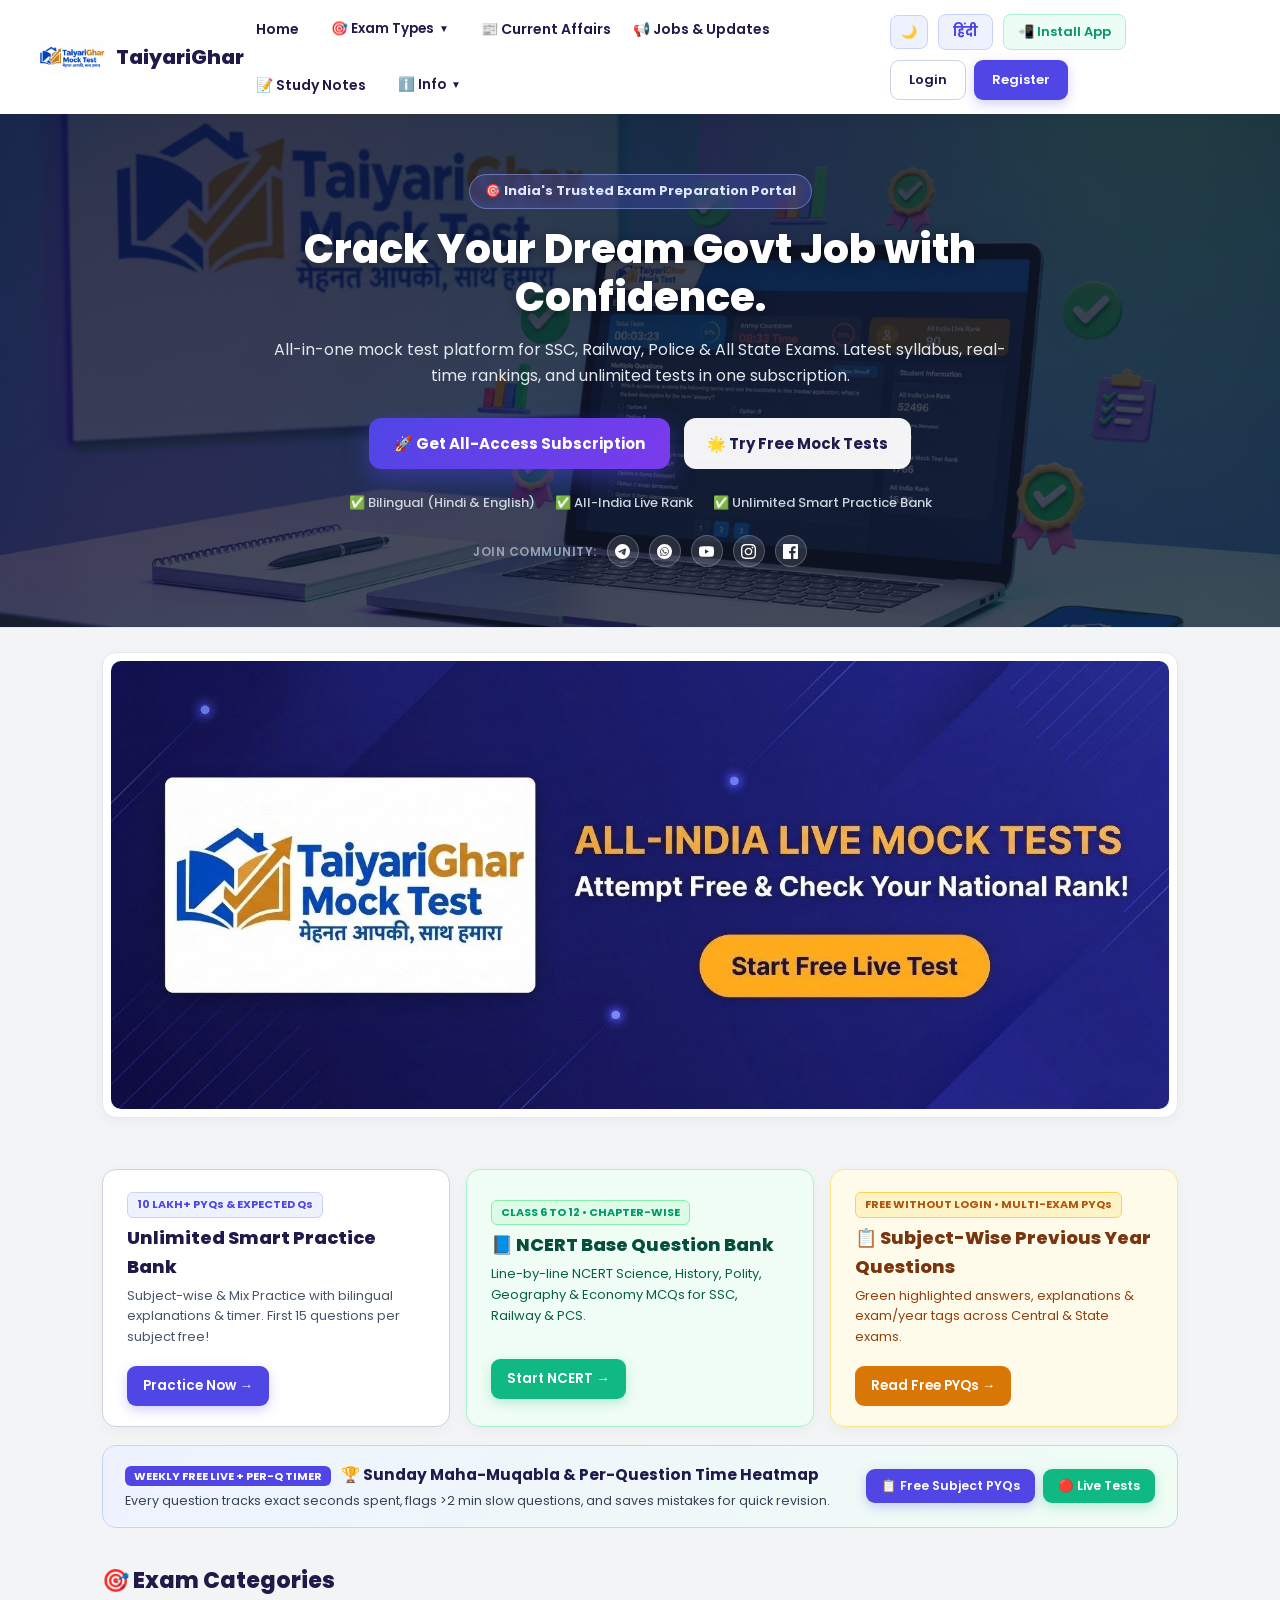
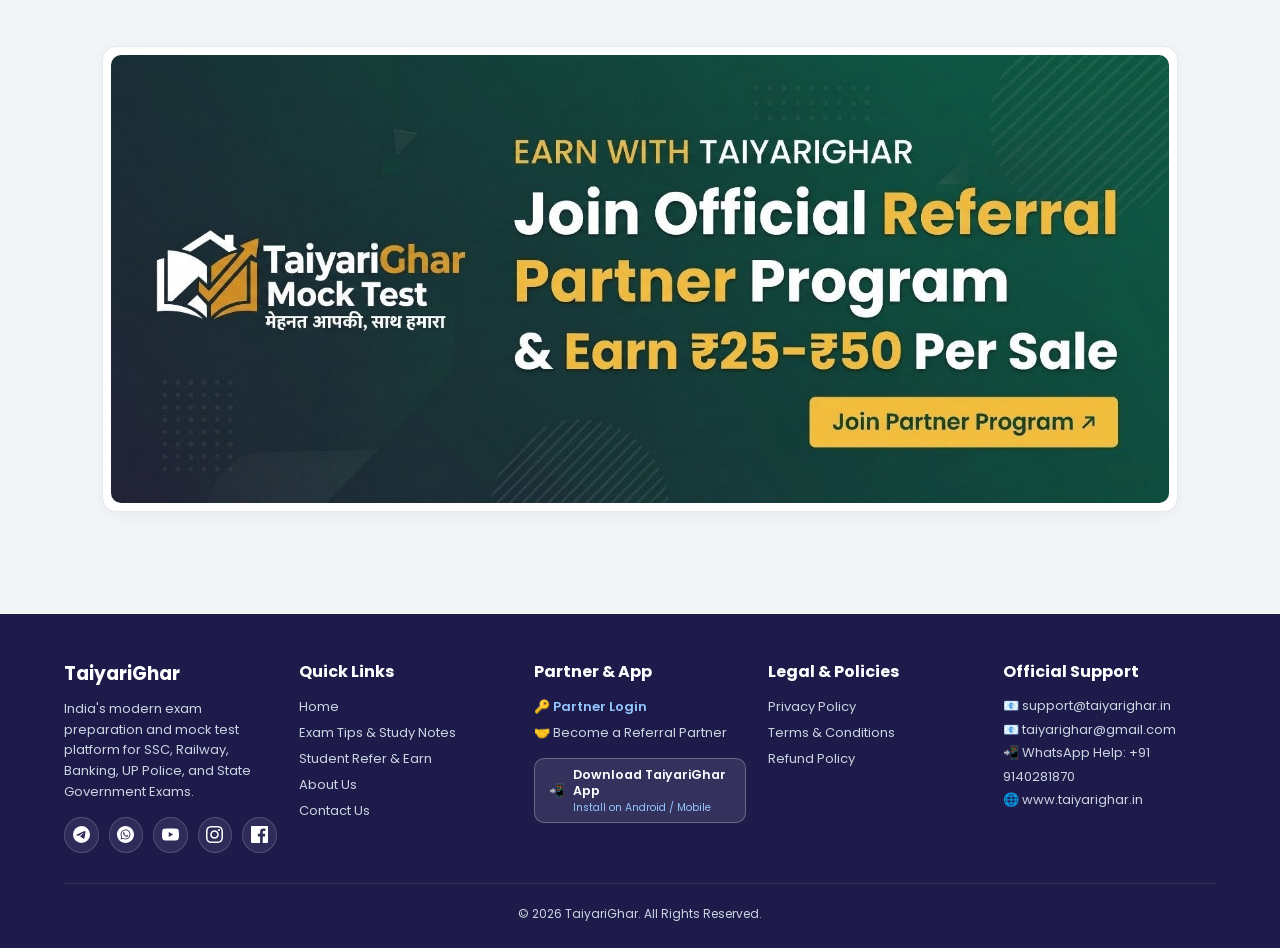
==== commit 9b9e10a2: "Add files via upload" ====
--- a/index.html
+++ b/index.html
@@ -537,6 +537,21 @@
             </div>
         </section>
 
+        <!-- Sunday Maha-Muqabla & Free PYQs Strip on Home -->
+        <section class="container" style="padding: 18px 5% 0;">
+            <div style="background:linear-gradient(135deg, #EEF2FF 0%, #F0FDF4 100%); border:1.5px solid #C7D2FE; border-radius:14px; padding:16px 22px; display:flex; justify-content:space-between; align-items:center; flex-wrap:wrap; gap:12px;">
+                <div>
+                    <span style="background:#4F46E5; color:#ffffff; font-size:11px; font-weight:700; padding:2px 9px; border-radius:6px;">WEEKLY FREE LIVE + PER-Q TIMER</span>
+                    <strong style="color:#1E1B4B; font-size:15.5px; margin-left:6px;">🏆 Sunday Maha-Muqabla &amp; Per-Question Time Heatmap</strong>
+                    <div style="font-size:12.5px; color:#334155; margin-top:3px;">Every question tracks exact seconds spent, flags >2 min slow questions, and saves mistakes for quick revision.</div>
+                </div>
+                <div style="display:flex; gap:8px; flex-wrap:wrap;">
+                    <button class="btn btn-primary" style="padding:8px 15px; font-size:12.5px;" onclick="openSubjectPyqHub()">📋 Free Subject PYQs</button>
+                    <button class="btn btn-accent" style="padding:8px 15px; font-size:12.5px;" onclick="openLiveTestsHub()">🔴 Live Tests</button>
+                </div>
+            </div>
+        </section>
+
         <!-- Exam Categories -->
         <section id="homeCategories" class="container" style="padding: 35px 5% 28px;">
             <h2 class="section-title" data-translate="sec_cats">🎯 Exam Categories</h2>
@@ -855,6 +870,24 @@
                 </div>
                 <button type="button" class="btn" style="background:#D97706; color:#ffffff; padding:10px 16px; font-size:13px; white-space:nowrap;">Read PYQs →</button>
             </div>
+            </div>
+
+            <!-- Mistake Notebook, Weak-Topic Generator & Quiz Challenge Row -->
+            <div style="display:grid; grid-template-columns:repeat(auto-fit, minmax(280px, 1fr)); gap:14px; margin-bottom:22px;">
+                <div style="background:#EEF2FF; border:1.5px solid #C7D2FE; border-radius:14px; padding:16px 20px; display:flex; justify-content:space-between; align-items:center; flex-wrap:wrap; gap:10px;">
+                    <div>
+                        <strong style="color:#1E1B4B; font-size:15px;">📓 Mistake Notebook &amp; Weak Topics</strong>
+                        <div style="font-size:12px; color:#334155; margin-top:2px;">Revise wrong &amp; >2-min slow questions + spot weak topics.</div>
+                    </div>
+                    <button class="btn btn-primary" style="padding:8px 14px; font-size:12.5px;" onclick="openMistakeNotebook()">Open Notebook →</button>
+                </div>
+                <div style="background:#FEF3C7; border:1.5px solid #FCD34D; border-radius:14px; padding:16px 20px; display:flex; justify-content:space-between; align-items:center; flex-wrap:wrap; gap:10px;">
+                    <div>
+                        <strong style="color:#78350F; font-size:15px;">⚔️ Share Quiz Challenge Link</strong>
+                        <div style="font-size:12px; color:#92400E; margin-top:2px;">Challenge friends on WhatsApp/Telegram to beat your score.</div>
+                    </div>
+                    <button class="btn" style="background:#D97706; color:#ffffff; padding:8px 14px; font-size:12.5px;" onclick="shareQuizChallengeLink()">Challenge Friend →</button>
+                </div>
             </div>
 
             <!-- Student Refer & Earn Card on Dashboard -->
@@ -1035,6 +1068,20 @@
         </div>
     </div>
 
+    <!-- MISTAKE NOTEBOOK & WEAK-TOPIC GENERATOR MODAL -->
+    <div id="mistakeNotebookModal" class="hide" style="position:fixed; top:0; left:0; width:100%; height:100%; background:rgba(15,23,42,0.75); align-items:center; justify-content:center; z-index:10000; padding:15px;">
+        <div style="background:white; max-width:840px; width:100%; border-radius:18px; padding:26px; position:relative; max-height:88vh; overflow-y:auto;">
+            <div style="display:flex; justify-content:space-between; align-items:center; border-bottom:1px solid #E5E7EB; padding-bottom:14px; margin-bottom:16px;">
+                <div>
+                    <h2 style="color:#1E1B4B; font-size:19px; margin:0;">📓 Mistake Notebook &amp; Weak-Topic Generator</h2>
+                    <p style="font-size:12px; color:#6B7280; margin:2px 0 0;">Auto-saved wrong/slow questions &amp; custom weak-topic practice targets</p>
+                </div>
+                <button onclick="document.getElementById('mistakeNotebookModal').classList.add('hide')" style="background:#F3F4F6; border:none; width:34px; height:34px; border-radius:50%; font-weight:700; cursor:pointer;">✕</button>
+            </div>
+            <div id="mistakeNotebookBody" style="font-size:13.5px; color:#1E293B;"></div>
+        </div>
+    </div>
+
     <!-- ATTEMPTED TEST HISTORY & SCORECARDS MODAL -->
     <div id="historyModal" class="hide" style="position:fixed; top:0; left:0; width:100%; height:100%; background:rgba(15,23,42,0.75); align-items:center; justify-content:center; z-index:10000; padding:15px;">
         <div style="background:white; max-width:820px; width:100%; border-radius:18px; padding:26px; position:relative; max-height:88vh; overflow-y:auto;">
@@ -1357,10 +1404,12 @@
                     ◧ <span id="paletteBtnText">Hide Palette</span>
                 </button>
                 <span id="warningCounterBadge" class="hide" style="background:#F59E0B; color:#1E1B4B; padding:4px 9px; border-radius:6px; font-size:12px; font-weight:700;">Warnings: 0/3</span>
+                <span id="cbtSectionalTimerBadge" class="hide" style="background:#059669; color:#ffffff; border:1px solid #34D399; padding:5px 11px; border-radius:8px; font-weight:700; font-size:12.5px;">🧩 <span id="cbtSectionNameLabel">Sec</span>: <span id="cbtSectionTimerDisplay">00:00</span></span>
                 <span style="background:rgba(255,255,255,0.16); padding:6px 12px; border-radius:8px; font-weight:700; font-size:14px;">⏱️ <span id="timerDisplay">00:00</span></span>
             </div>
         </div>
 
+        <div id="cbtSectionTabsBar" class="hide" style="background:#EEF2FF; border-bottom:1px solid #C7D2FE; padding:6px 16px; display:flex; align-items:center; gap:8px; flex-wrap:wrap; font-size:12px;"></div>
         <div class="cbt-main-body">
             <div class="cbt-left-panel">
                 <div class="cbt-q-header">
@@ -1368,7 +1417,8 @@
                         <b style="color:#1E1B4B; font-size:15px;">Question No. <span id="currentQNum">1</span></b>
                         <span id="questionUniqueId" style="background:#EEF2FF; color:#4F46E5; padding:3px 9px; border-radius:6px; font-size:12px; font-weight:700;">Q-ID: -</span>
                     </div>
-                    <div style="display:flex; align-items:center; gap:8px; font-size:13px;">
+                    <div style="display:flex; align-items:center; gap:8px; font-size:13px; flex-wrap:wrap;">
+                        <span style="background:#EEF2FF; color:#3730A3; border:1px solid #C7D2FE; padding:3px 9px; border-radius:6px; font-weight:700;">⏱️ Q Time: <span id="cbtQuestionTimer">00:00</span></span>
                         <span style="background:#ECFDF5; color:#059669; padding:3px 8px; border-radius:6px; font-weight:700;">+<span id="markPositive">1</span></span>
                         <span id="negBadge" style="background:#FEF2F2; color:#DC2626; padding:3px 8px; border-radius:6px; font-weight:700;">-<span id="markNegative">0.33</span></span>
                         <button onclick="reportCurrentQuestion()" style="background:#FFFBEB; color:#B45309; border:1px solid #FDE68A; padding:4px 9px; border-radius:6px; font-size:12px; font-weight:600; cursor:pointer;">⚠️ Report Q</button>
@@ -1451,6 +1501,20 @@
             <div style="background:#F3F4F6; padding:12px; border-radius:10px;"><b id="statSkipped" style="color:#374151; font-size:18px;">0</b><div style="font-size:12px;">Skipped</div></div>
             <div style="background:#FEF3C7; padding:12px; border-radius:10px;"><b id="statNeg" style="color:#92400E; font-size:18px;">0</b><div style="font-size:12px;">Neg Marks</div></div>
         </div>
+        <div id="cbtTimeHeatmapBox" style="text-align:left; background:#F8FAFC; border:1.5px solid #CBD5E1; border-radius:12px; padding:16px; margin-bottom:20px;">
+            <div style="display:flex; justify-content:space-between; align-items:center; flex-wrap:wrap; gap:8px; margin-bottom:10px;">
+                <strong style="color:#1E1B4B; font-size:15px;">🔥 Time-Management Heatmap (Per-Question &amp; Slow Questions > 120s)</strong>
+                <span id="heatmapSummaryBadge" style="font-size:12px; font-weight:700; color:#4F46E5; background:#EEF2FF; padding:3px 9px; border-radius:6px;">Avg: 0s / Q</span>
+            </div>
+            <div id="cbtTimeHeatmapGrid" style="display:grid; grid-template-columns:repeat(auto-fill, minmax(68px, 1fr)); gap:7px; max-height:190px; overflow-y:auto;"></div>
+            <div style="display:flex; gap:14px; flex-wrap:wrap; margin-top:10px; font-size:11.5px; color:#475569;">
+                <span>🟩 Fast &amp; Correct (≤45s)</span>
+                <span>🟨 Moderate (46–120s)</span>
+                <span>🟥 Slow / >2 Min (>120s)</span>
+                <span>⬜ Unattempted</span>
+            </div>
+        </div>
+
         <div style="display:flex; justify-content:center; gap:12px; flex-wrap:wrap;">
             <button class="btn btn-primary" onclick="viewSolutions()">📖 View Detailed Solutions</button>
             <button class="btn btn-outline" onclick="downloadScorecard()">📥 Print Scorecard</button>
